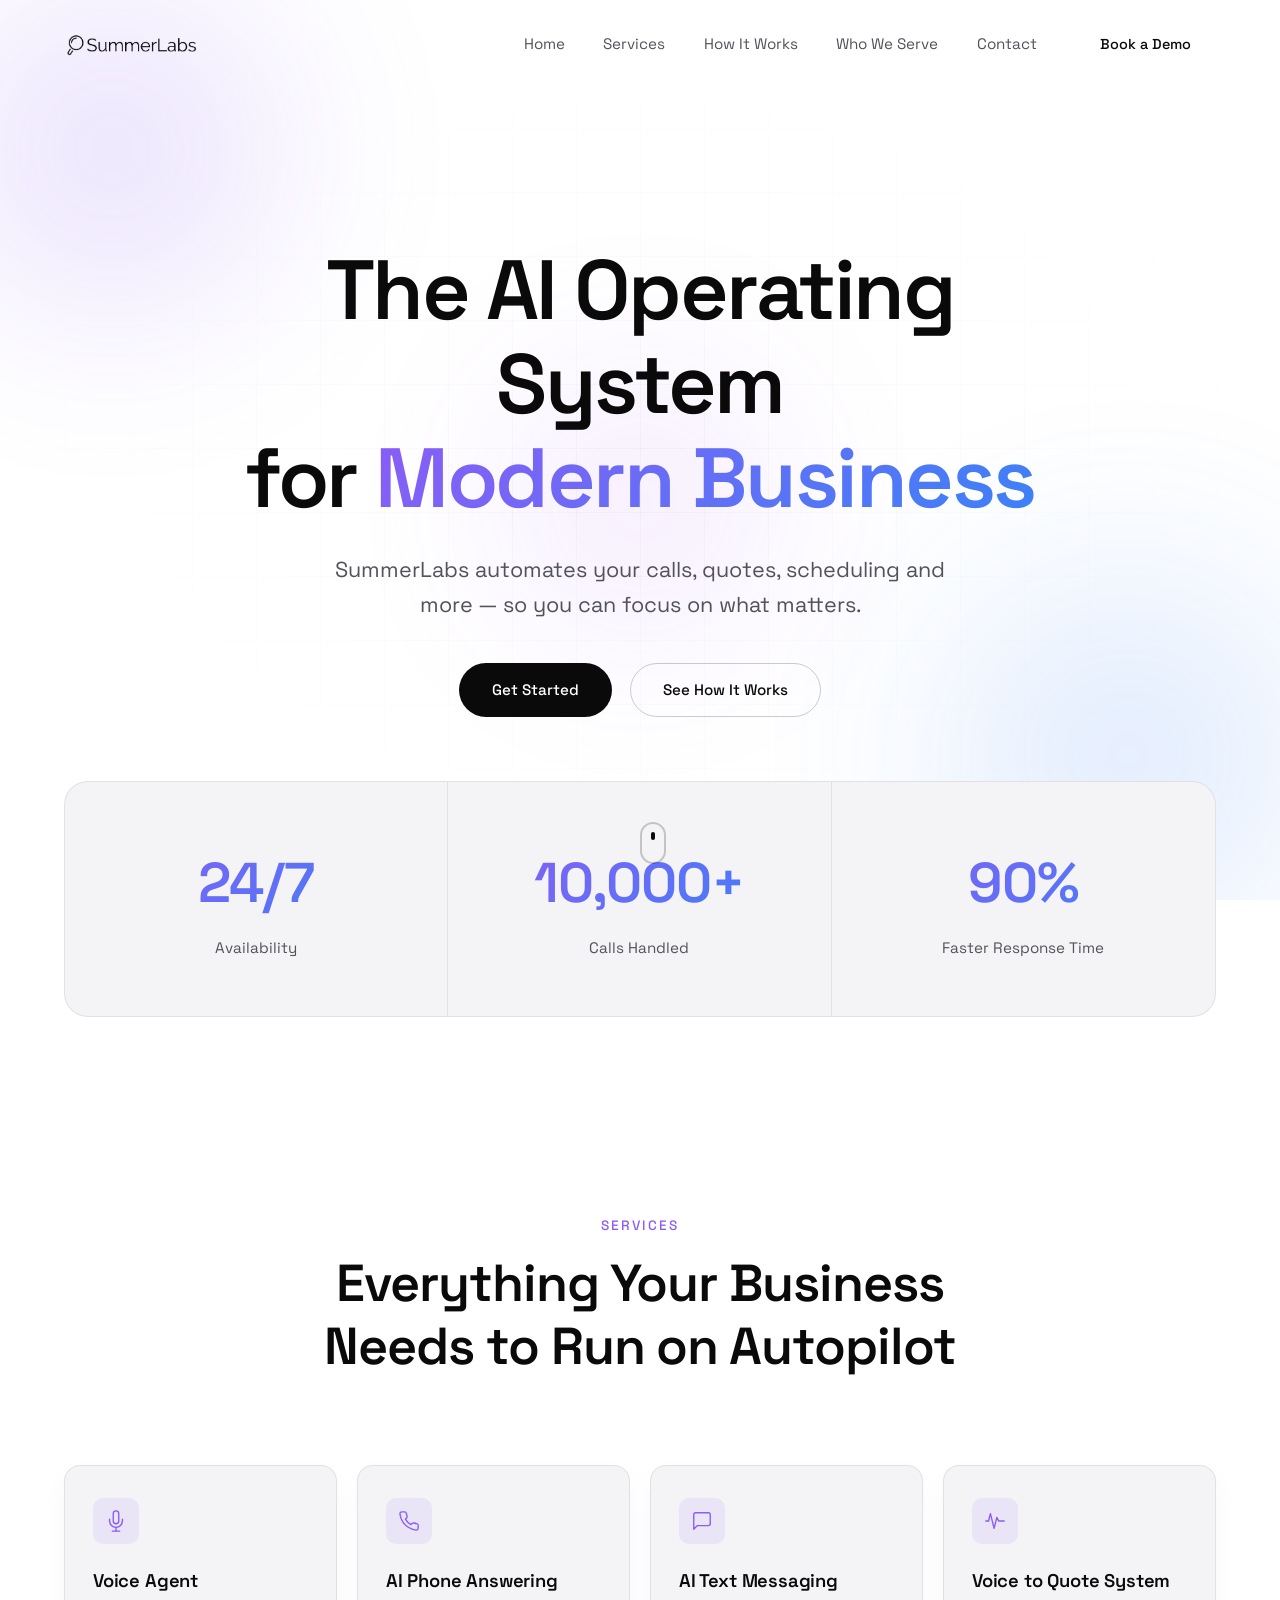
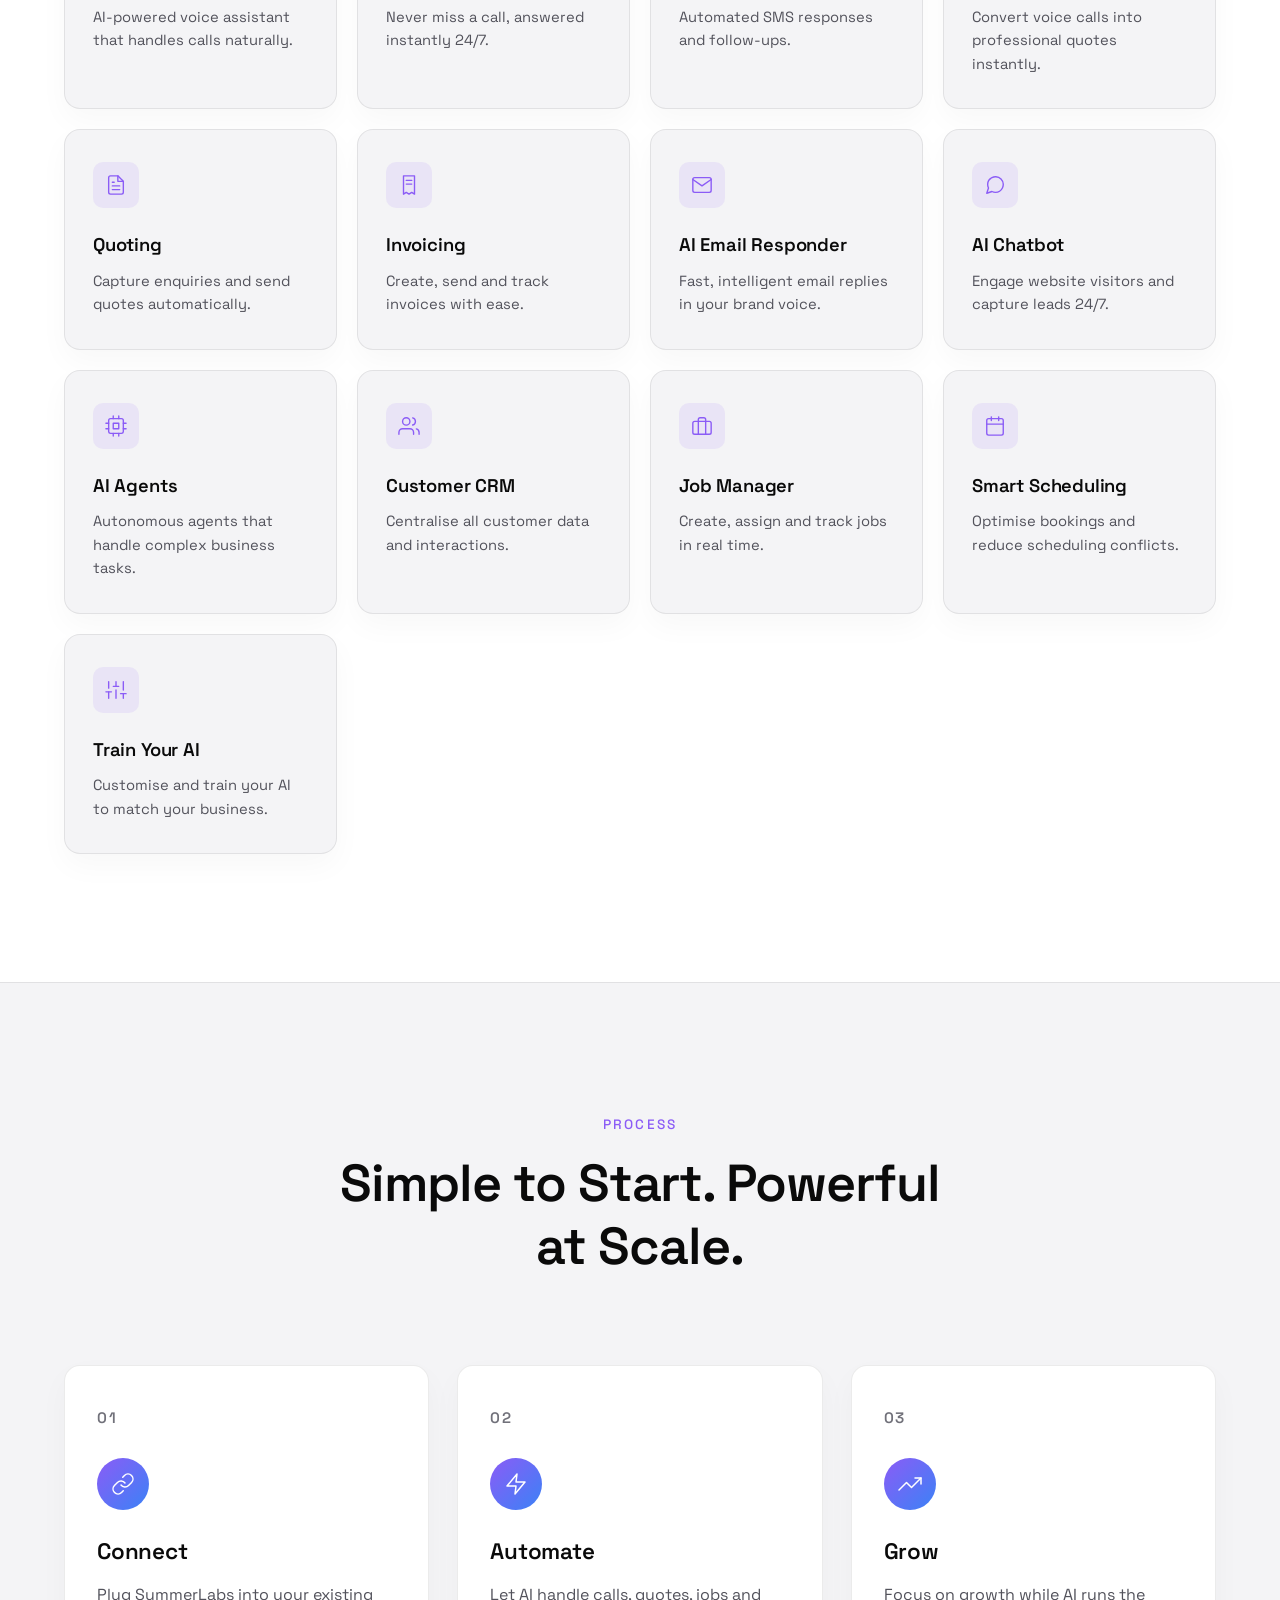
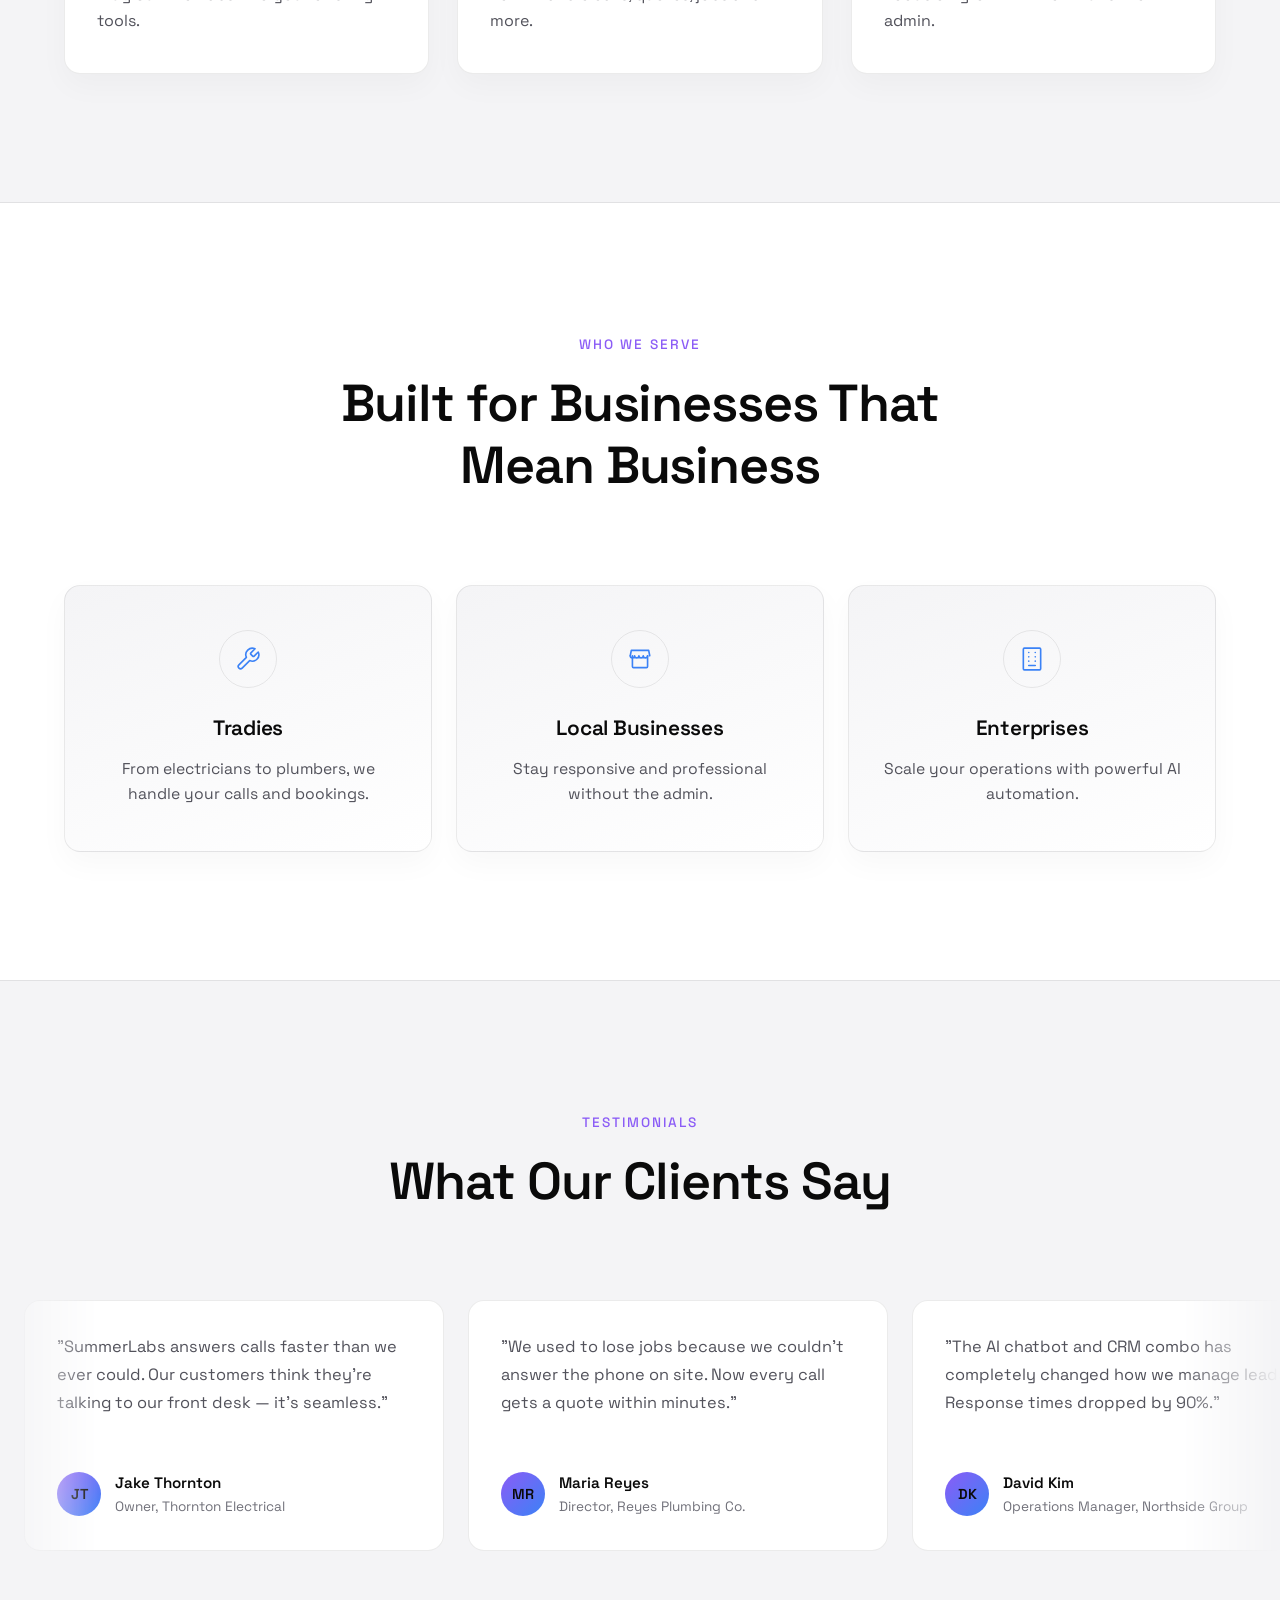
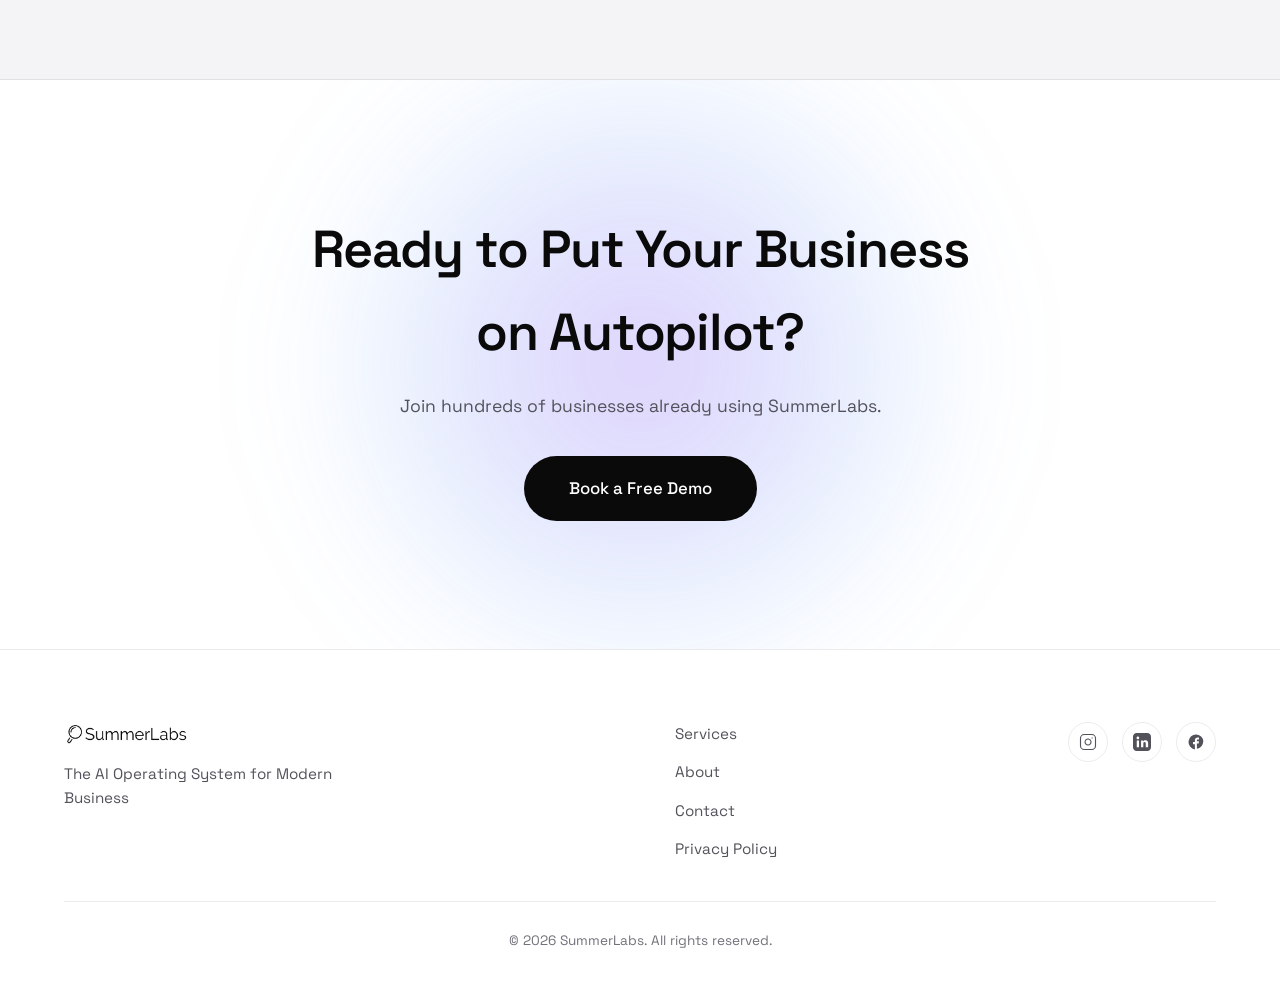
==== index.html @ ecd6cdf2 "Initial commit: SummerLabs landing page Dark-to-light cinematic scrolling site with hero parallax zo" ====
<!DOCTYPE html>
<html lang="en">
<head>
  <meta charset="UTF-8">
  <meta name="viewport" content="width=device-width, initial-scale=1.0">
  <title>SummerLabs — The AI Operating System for Modern Business</title>
  <meta name="description" content="SummerLabs automates your calls, quotes, scheduling and more — so you can focus on what matters.">

  <!-- Google Fonts -->
  <link rel="preconnect" href="https://fonts.googleapis.com">
  <link rel="preconnect" href="https://fonts.gstatic.com" crossorigin>
  <link href="https://fonts.googleapis.com/css2?family=Space+Grotesk:wght@300;400;500;600;700&display=swap" rel="stylesheet">

  <link rel="stylesheet" href="css/styles.css">
</head>
<body>

  <!-- ===================== NAVBAR ===================== -->
  <header class="navbar" id="navbar">
    <div class="navbar-container">
      <a href="#home" class="nav-logo" aria-label="SummerLabs home">
        <img src="assets/images/logo.png" alt="SummerLabs" class="logo-img" id="logo-img">
        <span class="logo-text" id="logo-text">SummerLabs</span>
      </a>

      <nav class="nav-links" id="nav-links">
        <a href="#home" class="nav-link">Home</a>
        <a href="#services" class="nav-link">Services</a>
        <a href="#how-it-works" class="nav-link">How It Works</a>
        <a href="#who-we-serve" class="nav-link">Who We Serve</a>
        <a href="#contact" class="nav-link">Contact</a>
        <a href="#contact" class="btn btn-cta nav-cta">Book a Demo</a>
      </nav>

      <button class="hamburger" id="hamburger" aria-label="Toggle menu" aria-expanded="false">
        <span></span>
        <span></span>
        <span></span>
      </button>
    </div>
  </header>

  <!-- ===================== HERO ===================== -->
  <section class="hero" id="home">
    <div class="hero-bg">
      <div class="glow-orb orb-purple"></div>
      <div class="glow-orb orb-blue"></div>
      <div class="glow-orb orb-violet"></div>
      <div class="hero-grid"></div>
    </div>

    <div class="hero-content">
      <h1 class="hero-title">
        <span class="reveal-line">The AI Operating System</span>
        <span class="reveal-line">for <span class="text-gradient">Modern Business</span></span>
      </h1>
      <p class="hero-subtitle reveal-fade">
        SummerLabs automates your calls, quotes, scheduling and more — so you can focus on what matters.
      </p>
      <div class="hero-buttons reveal-fade">
        <a href="#contact" class="btn btn-primary">Get Started</a>
        <a href="#how-it-works" class="btn btn-outline">See How It Works</a>
      </div>
    </div>

    <div class="scroll-indicator">
      <span></span>
    </div>
  </section>

  <!-- ===================== STATS BAR ===================== -->
  <section class="stats">
    <div class="stats-container">
      <div class="stat-card animate-on-scroll">
        <div class="stat-number" data-target="24" data-suffix="/7">0</div>
        <div class="stat-label">Availability</div>
      </div>
      <div class="stat-card animate-on-scroll">
        <div class="stat-number" data-target="10000" data-suffix="+">0</div>
        <div class="stat-label">Calls Handled</div>
      </div>
      <div class="stat-card animate-on-scroll">
        <div class="stat-number" data-target="90" data-suffix="%">0</div>
        <div class="stat-label">Faster Response Time</div>
      </div>
    </div>
  </section>

  <!-- ===================== SERVICES ===================== -->
  <section class="services" id="services">
    <div class="section-header animate-on-scroll">
      <span class="section-tag">Services</span>
      <h2 class="section-title">Everything Your Business Needs to Run on Autopilot</h2>
    </div>

    <div class="services-grid">

      <div class="service-card animate-on-scroll">
        <div class="service-icon">
          <svg viewBox="0 0 24 24" fill="none" stroke="currentColor" stroke-width="1.5" stroke-linecap="round" stroke-linejoin="round"><path d="M12 1a3 3 0 0 0-3 3v8a3 3 0 0 0 6 0V4a3 3 0 0 0-3-3z"/><path d="M19 10v2a7 7 0 0 1-14 0v-2"/><line x1="12" y1="19" x2="12" y2="23"/><line x1="8" y1="23" x2="16" y2="23"/></svg>
        </div>
        <h3 class="service-title">Voice Agent</h3>
        <p class="service-desc">AI-powered voice assistant that handles calls naturally.</p>
      </div>

      <div class="service-card animate-on-scroll">
        <div class="service-icon">
          <svg viewBox="0 0 24 24" fill="none" stroke="currentColor" stroke-width="1.5" stroke-linecap="round" stroke-linejoin="round"><path d="M22 16.92v3a2 2 0 0 1-2.18 2 19.79 19.79 0 0 1-8.63-3.07 19.5 19.5 0 0 1-6-6 19.79 19.79 0 0 1-3.07-8.67A2 2 0 0 1 4.11 2h3a2 2 0 0 1 2 1.72 12.84 12.84 0 0 0 .7 2.81 2 2 0 0 1-.45 2.11L8.09 9.91a16 16 0 0 0 6 6l1.27-1.27a2 2 0 0 1 2.11-.45 12.84 12.84 0 0 0 2.81.7A2 2 0 0 1 22 16.92z"/></svg>
        </div>
        <h3 class="service-title">AI Phone Answering</h3>
        <p class="service-desc">Never miss a call, answered instantly 24/7.</p>
      </div>

      <div class="service-card animate-on-scroll">
        <div class="service-icon">
          <svg viewBox="0 0 24 24" fill="none" stroke="currentColor" stroke-width="1.5" stroke-linecap="round" stroke-linejoin="round"><path d="M21 15a2 2 0 0 1-2 2H7l-4 4V5a2 2 0 0 1 2-2h14a2 2 0 0 1 2 2z"/></svg>
        </div>
        <h3 class="service-title">AI Text Messaging</h3>
        <p class="service-desc">Automated SMS responses and follow-ups.</p>
      </div>

      <div class="service-card animate-on-scroll">
        <div class="service-icon">
          <svg viewBox="0 0 24 24" fill="none" stroke="currentColor" stroke-width="1.5" stroke-linecap="round" stroke-linejoin="round"><path d="M2 12h3l2-8 4 16 3-12 2 4h6"/></svg>
        </div>
        <h3 class="service-title">Voice to Quote System</h3>
        <p class="service-desc">Convert voice calls into professional quotes instantly.</p>
      </div>

      <div class="service-card animate-on-scroll">
        <div class="service-icon">
          <svg viewBox="0 0 24 24" fill="none" stroke="currentColor" stroke-width="1.5" stroke-linecap="round" stroke-linejoin="round"><path d="M14 2H6a2 2 0 0 0-2 2v16a2 2 0 0 0 2 2h12a2 2 0 0 0 2-2V8z"/><polyline points="14 2 14 8 20 8"/><line x1="8" y1="13" x2="16" y2="13"/><line x1="8" y1="17" x2="16" y2="17"/><line x1="8" y1="9" x2="10" y2="9"/></svg>
        </div>
        <h3 class="service-title">Quoting</h3>
        <p class="service-desc">Capture enquiries and send quotes automatically.</p>
      </div>

      <div class="service-card animate-on-scroll">
        <div class="service-icon">
          <svg viewBox="0 0 24 24" fill="none" stroke="currentColor" stroke-width="1.5" stroke-linecap="round" stroke-linejoin="round"><path d="M6 2h12v20l-3-2-3 2-3-2-3 2z"/><line x1="9" y1="7" x2="15" y2="7"/><line x1="9" y1="11" x2="15" y2="11"/></svg>
        </div>
        <h3 class="service-title">Invoicing</h3>
        <p class="service-desc">Create, send and track invoices with ease.</p>
      </div>

      <div class="service-card animate-on-scroll">
        <div class="service-icon">
          <svg viewBox="0 0 24 24" fill="none" stroke="currentColor" stroke-width="1.5" stroke-linecap="round" stroke-linejoin="round"><path d="M4 4h16a2 2 0 0 1 2 2v12a2 2 0 0 1-2 2H4a2 2 0 0 1-2-2V6a2 2 0 0 1 2-2z"/><polyline points="22,6 12,13 2,6"/></svg>
        </div>
        <h3 class="service-title">AI Email Responder</h3>
        <p class="service-desc">Fast, intelligent email replies in your brand voice.</p>
      </div>

      <div class="service-card animate-on-scroll">
        <div class="service-icon">
          <svg viewBox="0 0 24 24" fill="none" stroke="currentColor" stroke-width="1.5" stroke-linecap="round" stroke-linejoin="round"><path d="M21 11.5a8.38 8.38 0 0 1-.9 3.8 8.5 8.5 0 0 1-7.6 4.7 8.38 8.38 0 0 1-3.8-.9L3 21l1.9-5.7a8.38 8.38 0 0 1-.9-3.8 8.5 8.5 0 0 1 4.7-7.6 8.38 8.38 0 0 1 3.8-.9h.5a8.48 8.48 0 0 1 8 8z"/></svg>
        </div>
        <h3 class="service-title">AI Chatbot</h3>
        <p class="service-desc">Engage website visitors and capture leads 24/7.</p>
      </div>

      <div class="service-card animate-on-scroll">
        <div class="service-icon">
          <svg viewBox="0 0 24 24" fill="none" stroke="currentColor" stroke-width="1.5" stroke-linecap="round" stroke-linejoin="round"><rect x="4" y="4" width="16" height="16" rx="2"/><rect x="9" y="9" width="6" height="6"/><line x1="9" y1="1" x2="9" y2="4"/><line x1="15" y1="1" x2="15" y2="4"/><line x1="9" y1="20" x2="9" y2="23"/><line x1="15" y1="20" x2="15" y2="23"/><line x1="1" y1="9" x2="4" y2="9"/><line x1="1" y1="15" x2="4" y2="15"/><line x1="20" y1="9" x2="23" y2="9"/><line x1="20" y1="15" x2="23" y2="15"/></svg>
        </div>
        <h3 class="service-title">AI Agents</h3>
        <p class="service-desc">Autonomous agents that handle complex business tasks.</p>
      </div>

      <div class="service-card animate-on-scroll">
        <div class="service-icon">
          <svg viewBox="0 0 24 24" fill="none" stroke="currentColor" stroke-width="1.5" stroke-linecap="round" stroke-linejoin="round"><path d="M17 21v-2a4 4 0 0 0-4-4H5a4 4 0 0 0-4 4v2"/><circle cx="9" cy="7" r="4"/><path d="M23 21v-2a4 4 0 0 0-3-3.87"/><path d="M16 3.13a4 4 0 0 1 0 7.75"/></svg>
        </div>
        <h3 class="service-title">Customer CRM</h3>
        <p class="service-desc">Centralise all customer data and interactions.</p>
      </div>

      <div class="service-card animate-on-scroll">
        <div class="service-icon">
          <svg viewBox="0 0 24 24" fill="none" stroke="currentColor" stroke-width="1.5" stroke-linecap="round" stroke-linejoin="round"><rect x="2" y="7" width="20" height="14" rx="2"/><path d="M16 21V5a2 2 0 0 0-2-2h-4a2 2 0 0 0-2 2v16"/></svg>
        </div>
        <h3 class="service-title">Job Manager</h3>
        <p class="service-desc">Create, assign and track jobs in real time.</p>
      </div>

      <div class="service-card animate-on-scroll">
        <div class="service-icon">
          <svg viewBox="0 0 24 24" fill="none" stroke="currentColor" stroke-width="1.5" stroke-linecap="round" stroke-linejoin="round"><rect x="3" y="4" width="18" height="18" rx="2"/><line x1="16" y1="2" x2="16" y2="6"/><line x1="8" y1="2" x2="8" y2="6"/><line x1="3" y1="10" x2="21" y2="10"/></svg>
        </div>
        <h3 class="service-title">Smart Scheduling</h3>
        <p class="service-desc">Optimise bookings and reduce scheduling conflicts.</p>
      </div>

      <div class="service-card animate-on-scroll">
        <div class="service-icon">
          <svg viewBox="0 0 24 24" fill="none" stroke="currentColor" stroke-width="1.5" stroke-linecap="round" stroke-linejoin="round"><line x1="4" y1="21" x2="4" y2="14"/><line x1="4" y1="10" x2="4" y2="3"/><line x1="12" y1="21" x2="12" y2="12"/><line x1="12" y1="8" x2="12" y2="3"/><line x1="20" y1="21" x2="20" y2="16"/><line x1="20" y1="12" x2="20" y2="3"/><line x1="1" y1="14" x2="7" y2="14"/><line x1="9" y1="8" x2="15" y2="8"/><line x1="17" y1="16" x2="23" y2="16"/></svg>
        </div>
        <h3 class="service-title">Train Your AI</h3>
        <p class="service-desc">Customise and train your AI to match your business.</p>
      </div>

    </div>
  </section>

  <!-- ===================== HOW IT WORKS ===================== -->
  <section class="how-it-works" id="how-it-works">
    <div class="section-header animate-on-scroll">
      <span class="section-tag">Process</span>
      <h2 class="section-title">Simple to Start. Powerful at Scale.</h2>
    </div>

    <div class="steps-container">
      <div class="step-card animate-on-scroll">
        <div class="step-number">01</div>
        <div class="step-icon">
          <svg viewBox="0 0 24 24" fill="none" stroke="currentColor" stroke-width="1.5" stroke-linecap="round" stroke-linejoin="round"><path d="M10 13a5 5 0 0 0 7.54.54l3-3a5 5 0 0 0-7.07-7.07l-1.72 1.71"/><path d="M14 11a5 5 0 0 0-7.54-.54l-3 3a5 5 0 0 0 7.07 7.07l1.71-1.71"/></svg>
        </div>
        <h3 class="step-title">Connect</h3>
        <p class="step-desc">Plug SummerLabs into your existing tools.</p>
      </div>

      <div class="step-card animate-on-scroll">
        <div class="step-number">02</div>
        <div class="step-icon">
          <svg viewBox="0 0 24 24" fill="none" stroke="currentColor" stroke-width="1.5" stroke-linecap="round" stroke-linejoin="round"><polygon points="13 2 3 14 12 14 11 22 21 10 12 10 13 2"/></svg>
        </div>
        <h3 class="step-title">Automate</h3>
        <p class="step-desc">Let AI handle calls, quotes, jobs and more.</p>
      </div>

      <div class="step-card animate-on-scroll">
        <div class="step-number">03</div>
        <div class="step-icon">
          <svg viewBox="0 0 24 24" fill="none" stroke="currentColor" stroke-width="1.5" stroke-linecap="round" stroke-linejoin="round"><polyline points="23 6 13.5 15.5 8.5 10.5 1 18"/><polyline points="17 6 23 6 23 12"/></svg>
        </div>
        <h3 class="step-title">Grow</h3>
        <p class="step-desc">Focus on growth while AI runs the admin.</p>
      </div>
    </div>
  </section>

  <!-- ===================== WHO WE SERVE ===================== -->
  <section class="who-we-serve" id="who-we-serve">
    <div class="section-header animate-on-scroll">
      <span class="section-tag">Who We Serve</span>
      <h2 class="section-title">Built for Businesses That Mean Business</h2>
    </div>

    <div class="audience-grid">
      <div class="audience-card animate-on-scroll">
        <div class="audience-icon">
          <svg viewBox="0 0 24 24" fill="none" stroke="currentColor" stroke-width="1.5" stroke-linecap="round" stroke-linejoin="round"><path d="M14.7 6.3a1 1 0 0 0 0 1.4l1.6 1.6a1 1 0 0 0 1.4 0l3.77-3.77a6 6 0 0 1-7.94 7.94l-6.91 6.91a2.12 2.12 0 0 1-3-3l6.91-6.91a6 6 0 0 1 7.94-7.94z"/></svg>
        </div>
        <h3 class="audience-title">Tradies</h3>
        <p class="audience-desc">From electricians to plumbers, we handle your calls and bookings.</p>
      </div>

      <div class="audience-card animate-on-scroll">
        <div class="audience-icon">
          <svg viewBox="0 0 24 24" fill="none" stroke="currentColor" stroke-width="1.5" stroke-linecap="round" stroke-linejoin="round"><path d="M3 9l1-5h16l1 5"/><path d="M3 9a2 2 0 0 0 4 0 2 2 0 0 0 4 0 2 2 0 0 0 4 0 2 2 0 0 0 4 0"/><path d="M5 9v10a1 1 0 0 0 1 1h12a1 1 0 0 0 1-1V9"/></svg>
        </div>
        <h3 class="audience-title">Local Businesses</h3>
        <p class="audience-desc">Stay responsive and professional without the admin.</p>
      </div>

      <div class="audience-card animate-on-scroll">
        <div class="audience-icon">
          <svg viewBox="0 0 24 24" fill="none" stroke="currentColor" stroke-width="1.5" stroke-linecap="round" stroke-linejoin="round"><rect x="4" y="2" width="16" height="20" rx="1"/><line x1="9" y1="6" x2="9" y2="6.01"/><line x1="15" y1="6" x2="15" y2="6.01"/><line x1="9" y1="10" x2="9" y2="10.01"/><line x1="15" y1="10" x2="15" y2="10.01"/><line x1="9" y1="14" x2="9" y2="14.01"/><line x1="15" y1="14" x2="15" y2="14.01"/><line x1="9" y1="18" x2="15" y2="18"/></svg>
        </div>
        <h3 class="audience-title">Enterprises</h3>
        <p class="audience-desc">Scale your operations with powerful AI automation.</p>
      </div>
    </div>
  </section>

  <!-- ===================== TESTIMONIALS ===================== -->
  <section class="testimonials">
    <div class="section-header animate-on-scroll">
      <span class="section-tag">Testimonials</span>
      <h2 class="section-title">What Our Clients Say</h2>
    </div>

    <div class="testimonial-viewport">
      <div class="testimonial-track" id="testimonial-track">

        <div class="testimonial-card">
          <p class="testimonial-text">"SummerLabs answers calls faster than we ever could. Our customers think they're talking to our front desk — it's seamless."</p>
          <div class="testimonial-author">
            <div class="author-avatar">JT</div>
            <div>
              <div class="author-name">Jake Thornton</div>
              <div class="author-role">Owner, Thornton Electrical</div>
            </div>
          </div>
        </div>

        <div class="testimonial-card">
          <p class="testimonial-text">"We used to lose jobs because we couldn't answer the phone on site. Now every call gets a quote within minutes."</p>
          <div class="testimonial-author">
            <div class="author-avatar">MR</div>
            <div>
              <div class="author-name">Maria Reyes</div>
              <div class="author-role">Director, Reyes Plumbing Co.</div>
            </div>
          </div>
        </div>

        <div class="testimonial-card">
          <p class="testimonial-text">"The AI chatbot and CRM combo has completely changed how we manage leads. Response times dropped by 90%."</p>
          <div class="testimonial-author">
            <div class="author-avatar">DK</div>
            <div>
              <div class="author-name">David Kim</div>
              <div class="author-role">Operations Manager, Northside Group</div>
            </div>
          </div>
        </div>

        <!-- Duplicate set for seamless infinite scroll -->
        <div class="testimonial-card" aria-hidden="true">
          <p class="testimonial-text">"SummerLabs answers calls faster than we ever could. Our customers think they're talking to our front desk — it's seamless."</p>
          <div class="testimonial-author">
            <div class="author-avatar">JT</div>
            <div>
              <div class="author-name">Jake Thornton</div>
              <div class="author-role">Owner, Thornton Electrical</div>
            </div>
          </div>
        </div>

        <div class="testimonial-card" aria-hidden="true">
          <p class="testimonial-text">"We used to lose jobs because we couldn't answer the phone on site. Now every call gets a quote within minutes."</p>
          <div class="testimonial-author">
            <div class="author-avatar">MR</div>
            <div>
              <div class="author-name">Maria Reyes</div>
              <div class="author-role">Director, Reyes Plumbing Co.</div>
            </div>
          </div>
        </div>

        <div class="testimonial-card" aria-hidden="true">
          <p class="testimonial-text">"The AI chatbot and CRM combo has completely changed how we manage leads. Response times dropped by 90%."</p>
          <div class="testimonial-author">
            <div class="author-avatar">DK</div>
            <div>
              <div class="author-name">David Kim</div>
              <div class="author-role">Operations Manager, Northside Group</div>
            </div>
          </div>
        </div>

      </div>
    </div>
  </section>

  <!-- ===================== CTA SECTION ===================== -->
  <section class="cta-section" id="contact">
    <div class="cta-glow"></div>
    <div class="cta-content animate-on-scroll">
      <h2 class="cta-title">Ready to Put Your Business on Autopilot?</h2>
      <p class="cta-subtitle">Join hundreds of businesses already using SummerLabs.</p>
      <a href="#contact" class="btn btn-primary btn-large">Book a Free Demo</a>
    </div>
  </section>

  <!-- ===================== FOOTER ===================== -->
  <footer class="footer">
    <div class="footer-container">
      <div class="footer-brand">
        <a href="#home" class="footer-logo" aria-label="SummerLabs home">
          <img src="assets/images/logo.png" alt="SummerLabs" class="logo-img" id="footer-logo-img">
          <span class="logo-text" id="footer-logo-text">SummerLabs</span>
        </a>
        <p class="footer-tagline">The AI Operating System for Modern Business</p>
      </div>

      <div class="footer-links">
        <a href="#services">Services</a>
        <a href="#how-it-works">About</a>
        <a href="#contact">Contact</a>
        <a href="#">Privacy Policy</a>
      </div>

      <div class="footer-social">
        <a href="#" class="social-icon" aria-label="Instagram">
          <svg viewBox="0 0 24 24" fill="none" stroke="currentColor" stroke-width="1.5" stroke-linecap="round" stroke-linejoin="round"><rect x="2" y="2" width="20" height="20" rx="5"/><path d="M16 11.37A4 4 0 1 1 12.63 8 4 4 0 0 1 16 11.37z"/><line x1="17.5" y1="6.5" x2="17.51" y2="6.5"/></svg>
        </a>
        <a href="#" class="social-icon" aria-label="LinkedIn">
          <svg viewBox="0 0 24 24" fill="currentColor" stroke="none"><path d="M19 0h-14c-2.76 0-5 2.24-5 5v14c0 2.76 2.24 5 5 5h14c2.76 0 5-2.24 5-5v-14c0-2.76-2.24-5-5-5zM8 19h-3v-9h3v9zM6.5 8.25c-0.97 0-1.75-0.79-1.75-1.75s0.78-1.75 1.75-1.75 1.75 0.79 1.75 1.75-0.78 1.75-1.75 1.75zM20 19h-3v-4.5c0-1.07-0.02-2.45-1.5-2.45-1.5 0-1.73 1.17-1.73 2.38v4.57h-3v-9h2.88v1.23h0.04c0.4-0.76 1.39-1.56 2.86-1.56 3.06 0 3.63 2.02 3.63 4.64v4.69z"/></svg>
        </a>
        <a href="#" class="social-icon" aria-label="Facebook">
          <svg viewBox="0 0 24 24" fill="currentColor" stroke="none"><path d="M22 12a10 10 0 1 0-11.5 9.87v-6.99h-2.5v-2.88h2.5v-2.2c0-2.47 1.49-3.83 3.77-3.83 0.74 0 1.5 0.06 1.7 0.08v2.59h-1.43c-1.13 0-1.34 0.54-1.34 1.32v1.04h2.7l-0.35 2.88h-2.35v6.99a10 10 0 0 0 8.5-9.87z"/></svg>
        </a>
      </div>
    </div>

    <div class="footer-bottom">
      <p>&copy; 2026 SummerLabs. All rights reserved.</p>
    </div>
  </footer>

  <script src="js/main.js"></script>
</body>
</html>
---- css/styles.css ----
/* =========================================================
   SummerLabs — Stylesheet
   Dark, cinematic, scroll-animated landing page
   ========================================================= */

/* -----------------------------------------------------------
   1. Reset & Variables
----------------------------------------------------------- */
*,
*::before,
*::after {
  margin: 0;
  padding: 0;
  box-sizing: border-box;
}

:root {
  /* Colors */
  --bg: #ffffff;
  --bg-elevated: #f4f4f6;
  --bg-card: #14141700;
  --border-color: rgba(0, 0, 0, 0.08);
  --border-color-hover: rgba(0, 0, 0, 0.18);
  --text-primary: #0a0a0a;
  --text-secondary: #52525b;
  --text-muted: #71717a;

  --accent-purple: #8b5cf6;
  --accent-blue: #3b82f6;
  --accent-violet: #a855f7;

  --gradient-primary: linear-gradient(135deg, var(--accent-purple), var(--accent-blue));

  /* Layout */
  --container-width: 1280px;
  --container-padding: clamp(20px, 5vw, 80px);
  --section-padding: clamp(80px, 10vw, 140px);
  --radius-sm: 10px;
  --radius-md: 16px;
  --radius-lg: 24px;

  /* Motion */
  --transition-fast: 0.2s ease;
  --transition-medium: 0.4s cubic-bezier(0.16, 1, 0.3, 1);
  --transition-slow: 0.8s cubic-bezier(0.16, 1, 0.3, 1);
}

html {
  scroll-behavior: smooth;
}

body {
  font-family: 'Space Grotesk', sans-serif;
  background-color: var(--bg);
  color: var(--text-primary);
  line-height: 1.6;
  overflow-x: hidden;
  -webkit-font-smoothing: antialiased;
}

img {
  max-width: 100%;
  display: block;
}

a {
  text-decoration: none;
  color: inherit;
}

ul {
  list-style: none;
}

section {
  position: relative;
}

/* -----------------------------------------------------------
   2. Utility Classes
----------------------------------------------------------- */
.text-gradient {
  background: var(--gradient-primary);
  -webkit-background-clip: text;
  background-clip: text;
  -webkit-text-fill-color: transparent;
  color: transparent;
}

.section-header {
  text-align: center;
  max-width: 760px;
  margin: 0 auto clamp(48px, 7vw, 88px);
  padding: 0 var(--container-padding);
}

.section-tag {
  display: inline-block;
  font-size: 0.85rem;
  font-weight: 500;
  letter-spacing: 0.15em;
  text-transform: uppercase;
  color: var(--accent-purple);
  margin-bottom: 16px;
}

.section-title {
  font-size: clamp(2rem, 4.5vw, 3.25rem);
  font-weight: 600;
  line-height: 1.2;
  letter-spacing: -0.02em;
}

/* Buttons */
.btn {
  display: inline-flex;
  align-items: center;
  justify-content: center;
  gap: 8px;
  padding: 14px 32px;
  border-radius: 999px;
  font-family: inherit;
  font-size: 0.95rem;
  font-weight: 500;
  cursor: pointer;
  border: 1px solid transparent;
  transition: transform var(--transition-fast), box-shadow var(--transition-fast),
    background-color var(--transition-fast), color var(--transition-fast),
    border-color var(--transition-fast);
  white-space: nowrap;
}

.btn-primary {
  background-color: #0a0a0a;
  color: #ffffff;
}

.btn-primary:hover {
  transform: translateY(-2px);
  box-shadow: 0 10px 30px rgba(0, 0, 0, 0.15);
}

.btn-outline {
  background-color: transparent;
  color: var(--text-primary);
  border-color: rgba(0, 0, 0, 0.2);
}

.btn-outline:hover {
  background-color: rgba(0, 0, 0, 0.05);
  border-color: rgba(0, 0, 0, 0.35);
  transform: translateY(-2px);
}

.btn-large {
  padding: 18px 44px;
  font-size: 1.05rem;
}

/* Scroll-reveal base state (Intersection Observer toggles .visible) */
.animate-on-scroll {
  opacity: 0;
  translate: 0 48px;
  scale: 0.92;
  transition: opacity 0.8s cubic-bezier(0.16, 1, 0.3, 1),
    translate 0.8s cubic-bezier(0.16, 1, 0.3, 1),
    scale 0.8s cubic-bezier(0.16, 1, 0.3, 1);
}

.animate-on-scroll.visible {
  opacity: 1;
  translate: 0 0;
  scale: 1;
}

/* -----------------------------------------------------------
   3. Navbar
----------------------------------------------------------- */
.navbar {
  position: fixed;
  top: 0;
  left: 0;
  width: 100%;
  z-index: 1000;
  padding: 22px 0;
  background-color: transparent;
  border-bottom: 1px solid transparent;
  transition: background-color var(--transition-medium), border-color var(--transition-medium),
    padding var(--transition-medium);
}

.navbar.scrolled {
  padding: 14px 0;
  background-color: rgba(255, 255, 255, 0.75);
  border-bottom: 1px solid var(--border-color);
  -webkit-backdrop-filter: blur(16px);
  backdrop-filter: blur(16px);
}

.navbar-container {
  max-width: var(--container-width);
  margin: 0 auto;
  padding: 0 var(--container-padding);
  display: flex;
  align-items: center;
  justify-content: space-between;
  gap: 24px;
}

.nav-logo {
  display: flex;
  align-items: center;
  gap: 10px;
  flex-shrink: 0;
}

.nav-logo .logo-img {
  height: 26px;
  width: auto;
}

.logo-text {
  display: none;
  font-size: 1.25rem;
  font-weight: 600;
  letter-spacing: -0.01em;
  color: var(--text-primary);
}

/* If the logo image fails to load, JS adds .logo-fallback to <body> */
.logo-fallback .logo-img {
  display: none;
}

.logo-fallback .logo-text {
  display: block;
}

.nav-links {
  display: flex;
  align-items: center;
  gap: clamp(20px, 3vw, 40px);
}

.nav-link {
  font-size: 0.95rem;
  font-weight: 400;
  color: var(--text-secondary);
  transition: color var(--transition-fast);
  position: relative;
}

.nav-link:hover {
  color: var(--text-primary);
}

.nav-cta {
  padding: 10px 24px;
  font-size: 0.9rem;
}

.hamburger {
  display: none;
  flex-direction: column;
  justify-content: center;
  gap: 5px;
  width: 28px;
  height: 28px;
  background: none;
  border: none;
  cursor: pointer;
  z-index: 1100;
  padding: 0;
}

.hamburger span {
  display: block;
  width: 100%;
  height: 2px;
  background-color: var(--text-primary);
  border-radius: 2px;
  transition: transform var(--transition-fast), opacity var(--transition-fast);
}

.hamburger.active span:nth-child(1) {
  transform: translateY(7px) rotate(45deg);
}

.hamburger.active span:nth-child(2) {
  opacity: 0;
}

.hamburger.active span:nth-child(3) {
  transform: translateY(-7px) rotate(-45deg);
}

/* -----------------------------------------------------------
   4. Hero Section
----------------------------------------------------------- */
.hero {
  position: relative;
  min-height: 100vh;
  display: flex;
  flex-direction: column;
  align-items: center;
  justify-content: center;
  text-align: center;
  overflow: hidden;
  padding: 120px var(--container-padding) 60px;
}

.hero-bg {
  position: absolute;
  inset: 0;
  z-index: 0;
  overflow: hidden;
}

.glow-orb {
  position: absolute;
  border-radius: 50%;
  filter: blur(90px);
  opacity: 0.45;
  will-change: transform;
}

.orb-purple {
  width: 480px;
  height: 480px;
  background: radial-gradient(circle, rgba(139, 92, 246, 0.55), transparent 70%);
  top: -10%;
  left: -10%;
  animation: float-orb-1 22s ease-in-out infinite;
}

.orb-blue {
  width: 560px;
  height: 560px;
  background: radial-gradient(circle, rgba(59, 130, 246, 0.45), transparent 70%);
  bottom: -15%;
  right: -10%;
  animation: float-orb-2 26s ease-in-out infinite;
}

.orb-violet {
  width: 380px;
  height: 380px;
  background: radial-gradient(circle, rgba(168, 85, 247, 0.4), transparent 70%);
  top: 35%;
  left: 50%;
  transform: translateX(-50%);
  animation: float-orb-3 20s ease-in-out infinite;
}

.hero-grid {
  position: absolute;
  inset: 0;
  background-image:
    linear-gradient(rgba(0, 0, 0, 0.045) 1px, transparent 1px),
    linear-gradient(90deg, rgba(0, 0, 0, 0.045) 1px, transparent 1px);
  background-size: 64px 64px;
  -webkit-mask-image: radial-gradient(ellipse at center, rgba(0, 0, 0, 0.6) 0%, transparent 70%);
  mask-image: radial-gradient(ellipse at center, rgba(0, 0, 0, 0.6) 0%, transparent 70%);
}

.hero-content {
  position: relative;
  z-index: 1;
  max-width: 880px;
  display: flex;
  flex-direction: column;
  align-items: center;
}

.hero-title {
  font-size: clamp(2.4rem, 7vw, 5.25rem);
  font-weight: 600;
  line-height: 1.12;
  letter-spacing: -0.03em;
  margin-bottom: 28px;
}

.hero-title .reveal-line {
  display: block;
  overflow: hidden;
}

.hero-title .reveal-line > * ,
.hero-title .reveal-line {
  animation: reveal-up 0.9s cubic-bezier(0.16, 1, 0.3, 1) both;
}

.hero-title .reveal-line:nth-child(1) {
  animation-delay: 0.1s;
}

.hero-title .reveal-line:nth-child(2) {
  animation-delay: 0.28s;
}

.hero-subtitle {
  font-size: clamp(1.05rem, 2vw, 1.35rem);
  color: var(--text-secondary);
  max-width: 620px;
  margin-bottom: 40px;
}

.hero-buttons {
  display: flex;
  gap: 18px;
  flex-wrap: wrap;
  justify-content: center;
}

/* Generic fade-in for hero subtitle/buttons, staggered after title */
.reveal-fade {
  opacity: 0;
  transform: translateY(24px);
  animation: fade-up 0.9s cubic-bezier(0.16, 1, 0.3, 1) forwards;
}

.hero-subtitle.reveal-fade {
  animation-delay: 0.5s;
}

.hero-buttons.reveal-fade {
  animation-delay: 0.68s;
}

/* Scroll indicator */
.scroll-indicator {
  position: absolute;
  bottom: 36px;
  left: 50%;
  transform: translateX(-50%);
  width: 26px;
  height: 42px;
  border: 2px solid rgba(0, 0, 0, 0.2);
  border-radius: 20px;
  z-index: 1;
  opacity: 0;
  animation: fade-up 0.9s cubic-bezier(0.16, 1, 0.3, 1) forwards;
  animation-delay: 1s;
}

.scroll-indicator span {
  position: absolute;
  top: 8px;
  left: 50%;
  transform: translateX(-50%);
  width: 4px;
  height: 8px;
  background-color: var(--text-primary);
  border-radius: 2px;
  animation: scroll-dot 2s ease infinite;
}

/* -----------------------------------------------------------
   5. Stats Bar
----------------------------------------------------------- */
.stats {
  padding: 0 var(--container-padding);
  margin-top: -1px;
}

.stats-container {
  max-width: var(--container-width);
  margin: 0 auto;
  background-color: var(--bg-elevated);
  border: 1px solid var(--border-color);
  border-radius: var(--radius-lg);
  display: grid;
  grid-template-columns: repeat(3, 1fr);
  transform: translateY(-50%);
  overflow: hidden;
}

.stat-card {
  padding: clamp(32px, 5vw, 56px) 24px;
  text-align: center;
  border-right: 1px solid var(--border-color);
}

.stat-card:last-child {
  border-right: none;
}

.stat-number {
  font-size: clamp(2.2rem, 5vw, 3.5rem);
  font-weight: 600;
  letter-spacing: -0.02em;
  background: var(--gradient-primary);
  -webkit-background-clip: text;
  background-clip: text;
  -webkit-text-fill-color: transparent;
  color: transparent;
  margin-bottom: 8px;
}

.stat-label {
  font-size: 0.95rem;
  color: var(--text-secondary);
}

/* -----------------------------------------------------------
   6. Services Section
----------------------------------------------------------- */
.services {
  padding: clamp(40px, 6vw, 80px) var(--container-padding) var(--section-padding);
}

.services-grid {
  max-width: var(--container-width);
  margin: 0 auto;
  display: grid;
  grid-template-columns: repeat(4, 1fr);
  gap: 20px;
}

.service-card {
  background-color: var(--bg-elevated);
  border: 1px solid var(--border-color);
  border-radius: var(--radius-md);
  padding: 32px 28px;
  box-shadow: 0 12px 30px rgba(0, 0, 0, 0.03);
  transition: border-color var(--transition-medium), transform var(--transition-medium),
    background-color var(--transition-medium), box-shadow var(--transition-medium);
}

.service-card:hover {
  border-color: var(--border-color-hover);
  background-color: #ececef;
  transform: translateY(-6px);
  box-shadow: 0 20px 40px rgba(0, 0, 0, 0.07);
}

/* Floating motion (paused until the card has revealed itself) */
.service-card.animate-on-scroll.visible,
.step-card.animate-on-scroll.visible,
.audience-card.animate-on-scroll.visible {
  animation: floaty 7s ease-in-out infinite;
  animation-delay: calc(var(--card-index, 0) * -0.7s);
}

.service-icon {
  width: 46px;
  height: 46px;
  display: flex;
  align-items: center;
  justify-content: center;
  border-radius: var(--radius-sm);
  background: rgba(139, 92, 246, 0.1);
  color: var(--accent-purple);
  margin-bottom: 22px;
  transition: background var(--transition-medium), color var(--transition-medium),
    transform var(--transition-medium);
}

.service-card:hover .service-icon {
  background: var(--gradient-primary);
  color: #ffffff;
  transform: scale(1.08);
}

.service-icon svg {
  width: 22px;
  height: 22px;
}

.service-title {
  font-size: 1.15rem;
  font-weight: 600;
  margin-bottom: 10px;
  letter-spacing: -0.01em;
}

.service-desc {
  font-size: 0.92rem;
  color: var(--text-secondary);
  line-height: 1.6;
}

/* Staggered reveal delays for service cards */
.services-grid .service-card.animate-on-scroll {
  transition-delay: calc(var(--card-index, 0) * 0.08s);
}

/* -----------------------------------------------------------
   7. How It Works
----------------------------------------------------------- */
.how-it-works {
  padding: var(--section-padding) var(--container-padding);
  background-color: var(--bg-elevated);
  border-top: 1px solid var(--border-color);
  border-bottom: 1px solid var(--border-color);
}

.steps-container {
  max-width: var(--container-width);
  margin: 0 auto;
  display: grid;
  grid-template-columns: repeat(3, 1fr);
  gap: 28px;
}

.step-card {
  position: relative;
  padding: 40px 32px;
  border: 1px solid var(--border-color);
  border-radius: var(--radius-md);
  background-color: var(--bg);
  box-shadow: 0 12px 30px rgba(0, 0, 0, 0.03);
  transition: transform var(--transition-medium), border-color var(--transition-medium),
    box-shadow var(--transition-medium);
}

.step-card:hover {
  transform: translateY(-6px);
  border-color: var(--border-color-hover);
  box-shadow: 0 20px 40px rgba(0, 0, 0, 0.07);
}

.step-number {
  font-size: 0.95rem;
  font-weight: 600;
  color: var(--text-muted);
  letter-spacing: 0.1em;
  margin-bottom: 28px;
}

.step-icon {
  width: 52px;
  height: 52px;
  display: flex;
  align-items: center;
  justify-content: center;
  border-radius: 50%;
  background: var(--gradient-primary);
  color: #ffffff;
  margin-bottom: 24px;
}

.step-icon svg {
  width: 24px;
  height: 24px;
}

.step-title {
  font-size: 1.4rem;
  font-weight: 600;
  margin-bottom: 12px;
  letter-spacing: -0.01em;
}

.step-desc {
  font-size: 1rem;
  color: var(--text-secondary);
}

.steps-container .step-card.animate-on-scroll {
  transition-delay: calc(var(--card-index, 0) * 0.12s);
}

/* -----------------------------------------------------------
   8. Who We Serve
----------------------------------------------------------- */
.who-we-serve {
  padding: var(--section-padding) var(--container-padding);
}

.audience-grid {
  max-width: var(--container-width);
  margin: 0 auto;
  display: grid;
  grid-template-columns: repeat(3, 1fr);
  gap: 24px;
}

.audience-card {
  padding: 44px 32px;
  text-align: center;
  border: 1px solid var(--border-color);
  border-radius: var(--radius-md);
  background: linear-gradient(160deg, var(--bg-elevated), var(--bg));
  box-shadow: 0 12px 30px rgba(0, 0, 0, 0.03);
  transition: transform var(--transition-medium), border-color var(--transition-medium),
    box-shadow var(--transition-medium);
}

.audience-card:hover {
  transform: translateY(-6px);
  border-color: var(--border-color-hover);
  box-shadow: 0 20px 40px rgba(0, 0, 0, 0.07);
}

.audience-icon {
  width: 58px;
  height: 58px;
  margin: 0 auto 24px;
  display: flex;
  align-items: center;
  justify-content: center;
  border-radius: 50%;
  border: 1px solid var(--border-color);
  color: var(--accent-blue);
}

.audience-icon svg {
  width: 26px;
  height: 26px;
}

.audience-title {
  font-size: 1.3rem;
  font-weight: 600;
  margin-bottom: 12px;
  letter-spacing: -0.01em;
}

.audience-desc {
  font-size: 0.98rem;
  color: var(--text-secondary);
}

.audience-grid .audience-card.animate-on-scroll {
  transition-delay: calc(var(--card-index, 0) * 0.12s);
}

/* -----------------------------------------------------------
   9. Testimonials
----------------------------------------------------------- */
.testimonials {
  padding: var(--section-padding) 0;
  background-color: var(--bg-elevated);
  border-top: 1px solid var(--border-color);
  border-bottom: 1px solid var(--border-color);
  overflow: hidden;
}

.testimonial-viewport {
  width: 100%;
  overflow: hidden;
  -webkit-mask-image: linear-gradient(90deg, transparent, #000 8%, #000 92%, transparent);
  mask-image: linear-gradient(90deg, transparent, #000 8%, #000 92%, transparent);
}

.testimonial-track {
  display: flex;
  gap: 24px;
  width: max-content;
  animation: scroll-left 40s linear infinite;
  padding: 0 24px;
}

.testimonial-track:hover {
  animation-play-state: paused;
}

.testimonial-card {
  flex: 0 0 auto;
  width: min(420px, 85vw);
  background-color: var(--bg);
  border: 1px solid var(--border-color);
  border-radius: var(--radius-md);
  padding: 32px;
}

.testimonial-text {
  font-size: 1.02rem;
  color: var(--text-secondary);
  line-height: 1.7;
  margin-bottom: 28px;
  min-height: 110px;
}

.testimonial-author {
  display: flex;
  align-items: center;
  gap: 14px;
}

.author-avatar {
  width: 44px;
  height: 44px;
  border-radius: 50%;
  background: var(--gradient-primary);
  display: flex;
  align-items: center;
  justify-content: center;
  font-size: 0.9rem;
  font-weight: 600;
  flex-shrink: 0;
}

.author-name {
  font-weight: 600;
  font-size: 0.95rem;
}

.author-role {
  font-size: 0.85rem;
  color: var(--text-muted);
}

/* -----------------------------------------------------------
   10. CTA Section
----------------------------------------------------------- */
.cta-section {
  padding: var(--section-padding) var(--container-padding);
  text-align: center;
  position: relative;
  overflow: hidden;
}

.cta-glow {
  position: absolute;
  top: 50%;
  left: 50%;
  width: 700px;
  height: 700px;
  transform: translate(-50%, -50%);
  background: radial-gradient(circle, rgba(139, 92, 246, 0.3), rgba(59, 130, 246, 0.12) 45%, transparent 70%);
  filter: blur(60px);
  z-index: 0;
}

.cta-content {
  position: relative;
  z-index: 1;
  max-width: 680px;
  margin: 0 auto;
}

.cta-title {
  font-size: clamp(2rem, 5vw, 3.25rem);
  font-weight: 600;
  letter-spacing: -0.02em;
  margin-bottom: 18px;
}

.cta-subtitle {
  font-size: 1.1rem;
  color: var(--text-secondary);
  margin-bottom: 36px;
}

/* -----------------------------------------------------------
   11. Footer
----------------------------------------------------------- */
.footer {
  border-top: 1px solid var(--border-color);
  padding: clamp(48px, 6vw, 72px) var(--container-padding) 32px;
}

.footer-container {
  max-width: var(--container-width);
  margin: 0 auto;
  display: flex;
  flex-wrap: wrap;
  justify-content: space-between;
  gap: 40px;
  padding-bottom: 40px;
}

.footer-brand {
  max-width: 320px;
}

.footer-logo {
  display: inline-flex;
  align-items: center;
  gap: 10px;
  margin-bottom: 16px;
}

.footer-logo .logo-img {
  height: 24px;
  width: auto;
}

.footer-tagline {
  color: var(--text-secondary);
  font-size: 0.95rem;
}

.footer-links {
  display: flex;
  flex-direction: column;
  gap: 14px;
}

.footer-links a {
  color: var(--text-secondary);
  font-size: 0.95rem;
  transition: color var(--transition-fast);
}

.footer-links a:hover {
  color: var(--text-primary);
}

.footer-social {
  display: flex;
  gap: 14px;
  align-items: flex-start;
}

.social-icon {
  width: 40px;
  height: 40px;
  display: flex;
  align-items: center;
  justify-content: center;
  border: 1px solid var(--border-color);
  border-radius: 50%;
  color: var(--text-secondary);
  transition: color var(--transition-fast), border-color var(--transition-fast),
    transform var(--transition-fast);
}

.social-icon:hover {
  color: var(--text-primary);
  border-color: var(--border-color-hover);
  transform: translateY(-3px);
}

.social-icon svg {
  width: 18px;
  height: 18px;
}

.footer-bottom {
  max-width: var(--container-width);
  margin: 0 auto;
  padding-top: 28px;
  border-top: 1px solid var(--border-color);
  text-align: center;
  color: var(--text-muted);
  font-size: 0.85rem;
}

/* -----------------------------------------------------------
   12. Keyframe Animations
----------------------------------------------------------- */
@keyframes reveal-up {
  from {
    opacity: 0;
    transform: translateY(110%);
  }
  to {
    opacity: 1;
    transform: translateY(0);
  }
}

@keyframes fade-up {
  from {
    opacity: 0;
    transform: translateY(24px);
  }
  to {
    opacity: 1;
    transform: translateY(0);
  }
}

@keyframes floaty {
  0%, 100% {
    translate: 0 0;
  }
  50% {
    translate: 0 -10px;
  }
}

@keyframes scroll-dot {
  0% {
    opacity: 1;
    transform: translate(-50%, 0);
  }
  70% {
    opacity: 0;
  }
  100% {
    opacity: 0;
    transform: translate(-50%, 18px);
  }
}

@keyframes scroll-left {
  from {
    transform: translateX(0);
  }
  to {
    transform: translateX(-50%);
  }
}

@keyframes float-orb-1 {
  0%, 100% {
    transform: translate(0, 0) scale(1);
  }
  50% {
    transform: translate(80px, 60px) scale(1.1);
  }
}

@keyframes float-orb-2 {
  0%, 100% {
    transform: translate(0, 0) scale(1);
  }
  50% {
    transform: translate(-70px, -50px) scale(1.15);
  }
}

@keyframes float-orb-3 {
  0%, 100% {
    transform: translate(-50%, 0) scale(1);
  }
  50% {
    transform: translate(-50%, 40px) scale(0.9);
  }
}

/* -----------------------------------------------------------
   13. Responsive Design
----------------------------------------------------------- */

/* Tablet */
@media (max-width: 1024px) {
  .services-grid {
    grid-template-columns: repeat(2, 1fr);
  }

  .steps-container {
    grid-template-columns: 1fr;
    gap: 20px;
  }

  .audience-grid {
    grid-template-columns: 1fr;
    gap: 20px;
  }

  .stats-container {
    grid-template-columns: 1fr;
  }

  .stat-card {
    border-right: none;
    border-bottom: 1px solid var(--border-color);
  }

  .stat-card:last-child {
    border-bottom: none;
  }
}

/* Mobile nav */
@media (max-width: 860px) {
  .hamburger {
    display: flex;
  }

  .nav-links {
    position: fixed;
    inset: 0;
    flex-direction: column;
    justify-content: center;
    align-items: center;
    gap: 32px;
    background-color: rgba(255, 255, 255, 0.98);
    -webkit-backdrop-filter: blur(20px);
    backdrop-filter: blur(20px);
    transform: translateX(100%);
    transition: transform var(--transition-medium);
    z-index: 1050;
  }

  .nav-links.open {
    transform: translateX(0);
  }

  .nav-link {
    font-size: 1.4rem;
    color: var(--text-primary);
  }

  .nav-cta {
    margin-top: 12px;
  }
}

/* Small screens */
@media (max-width: 640px) {
  .services-grid {
    grid-template-columns: 1fr;
  }

  .hero-buttons {
    flex-direction: column;
    width: 100%;
    max-width: 320px;
  }

  .hero-buttons .btn {
    width: 100%;
  }

  .footer-container {
    flex-direction: column;
  }

  .footer-social {
    order: -1;
  }
}
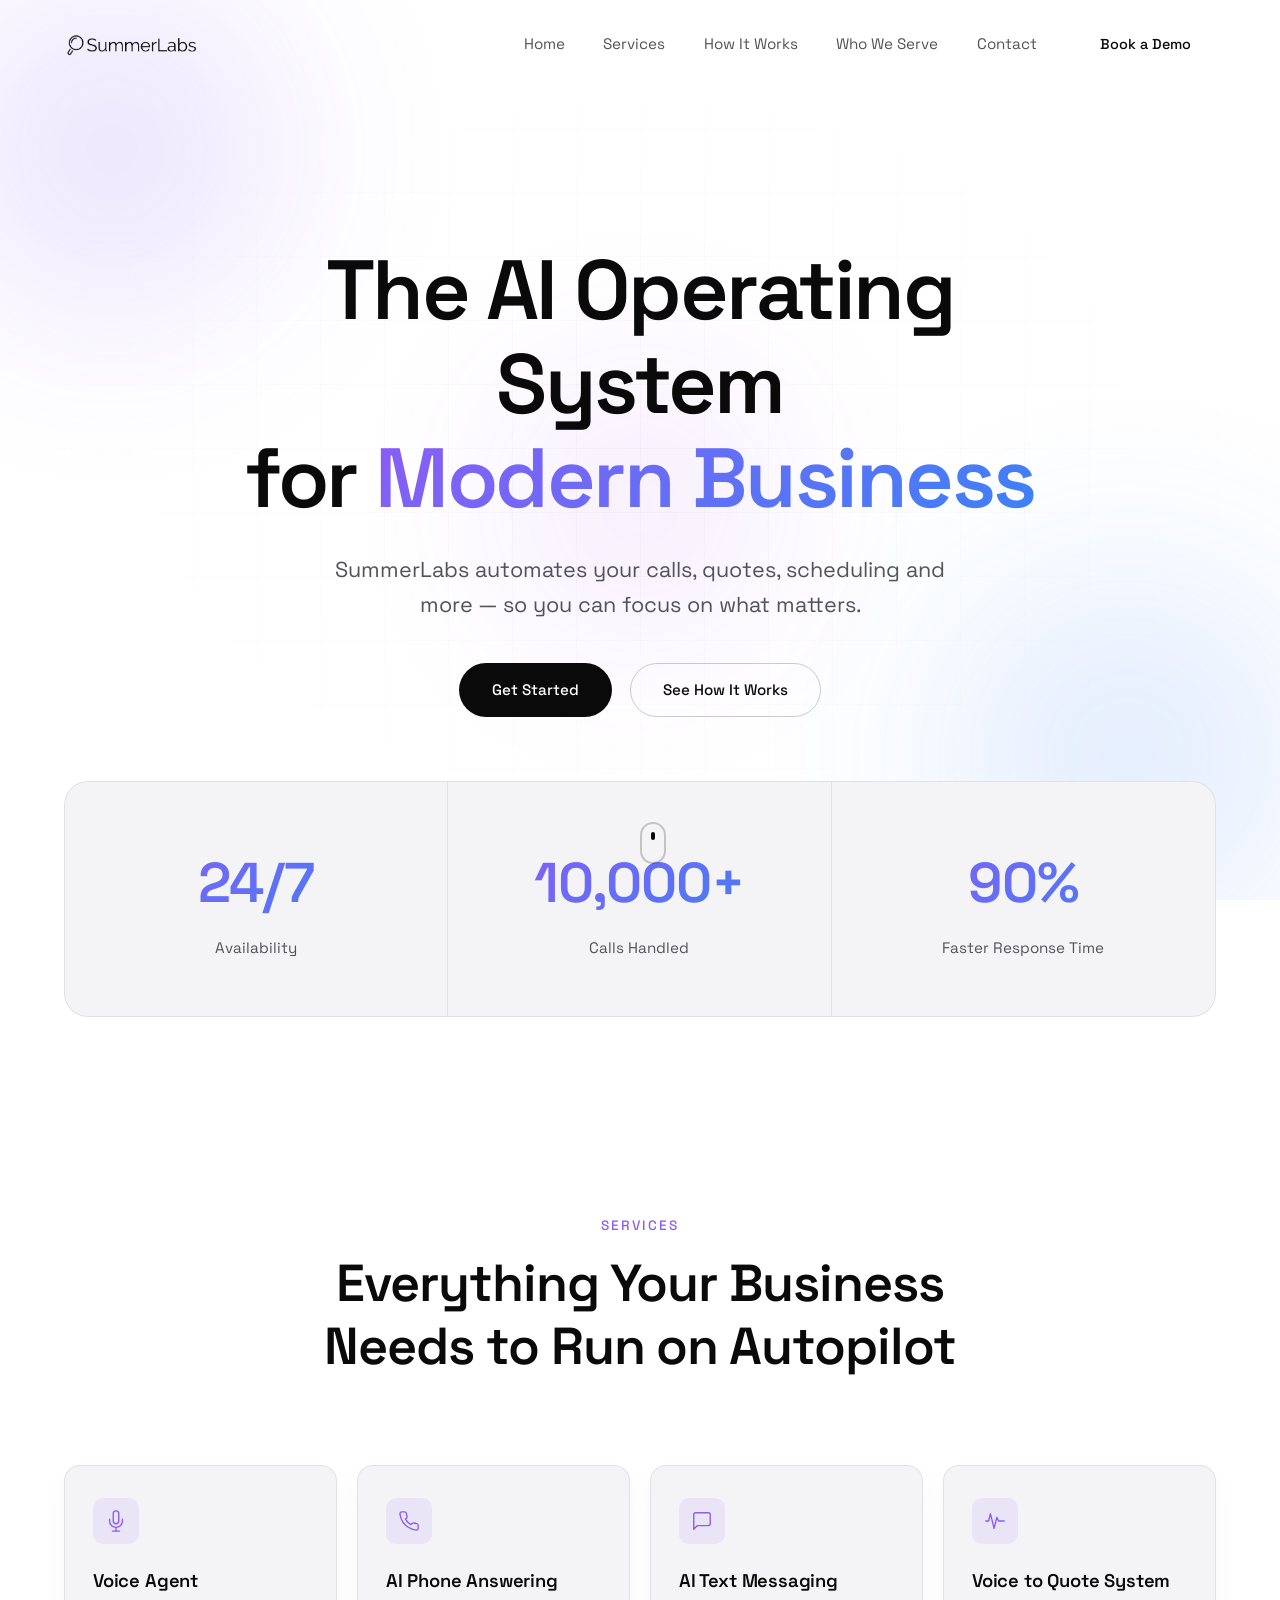
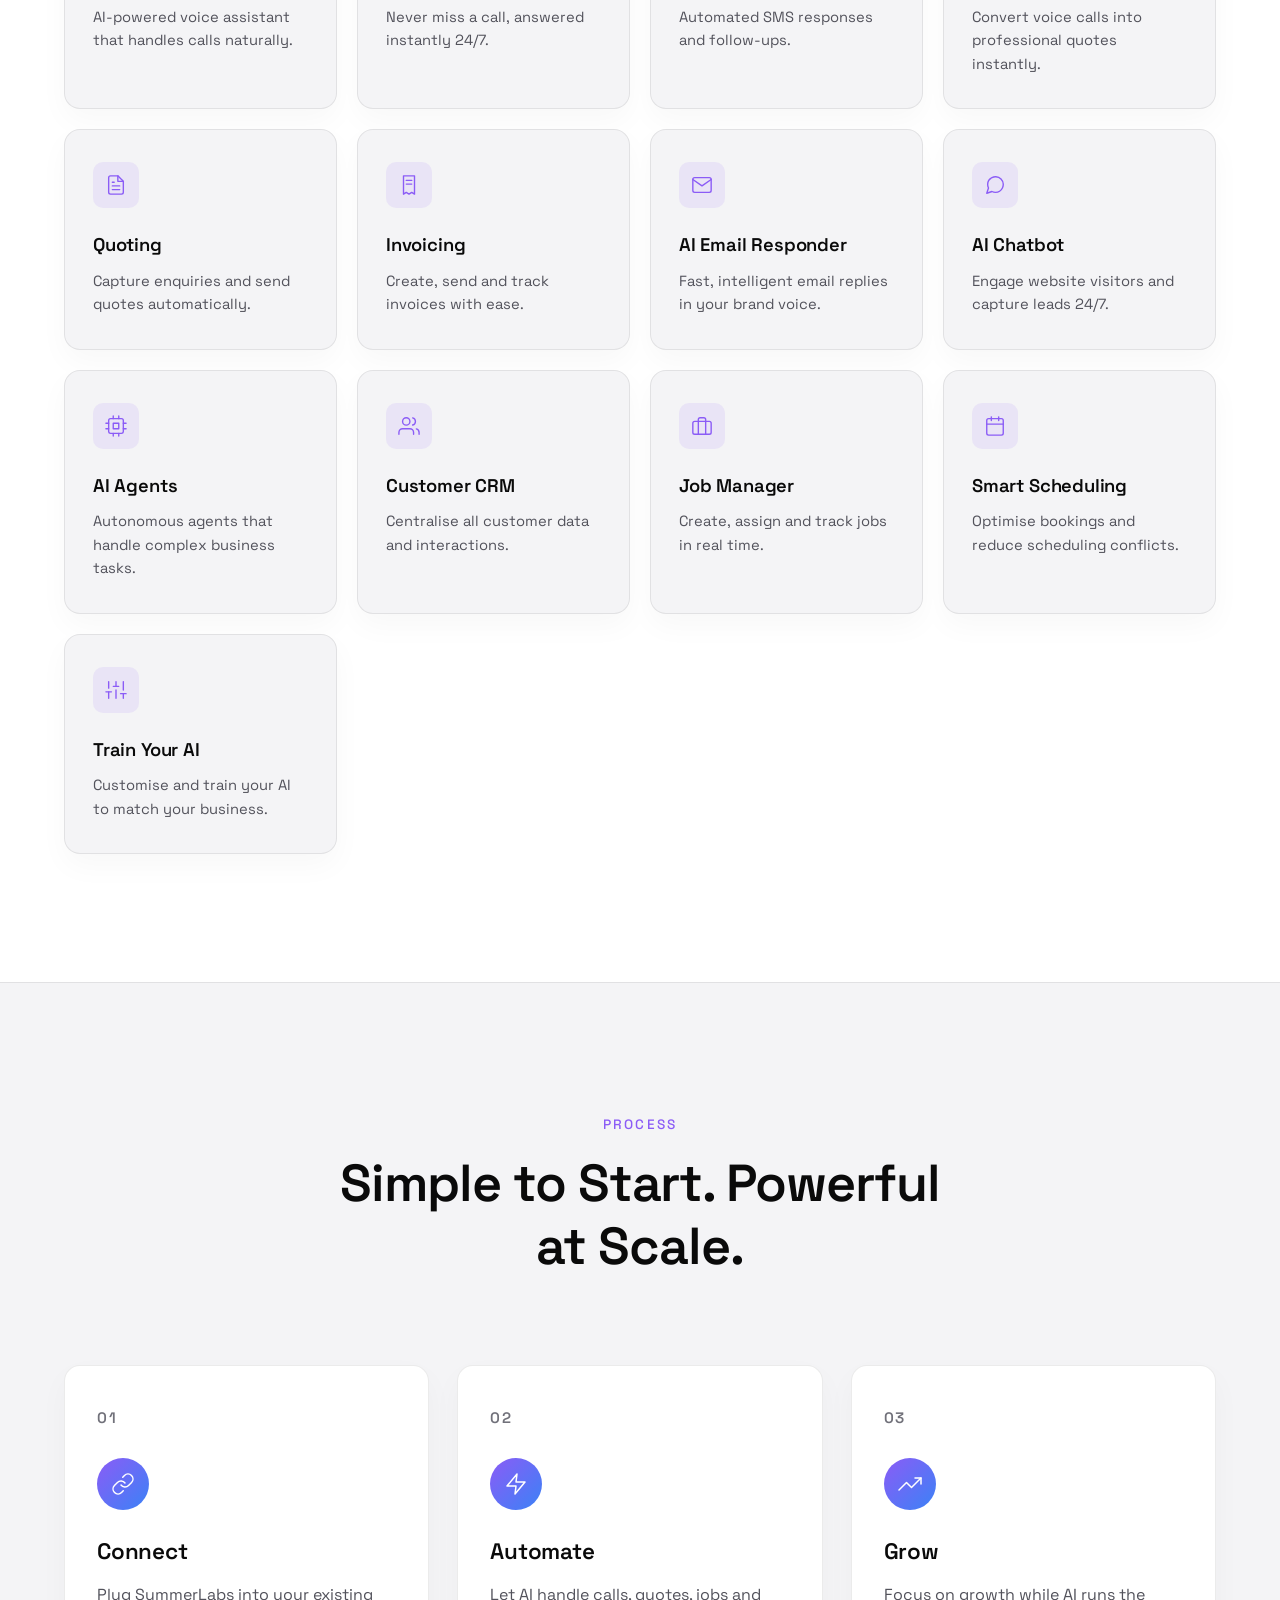
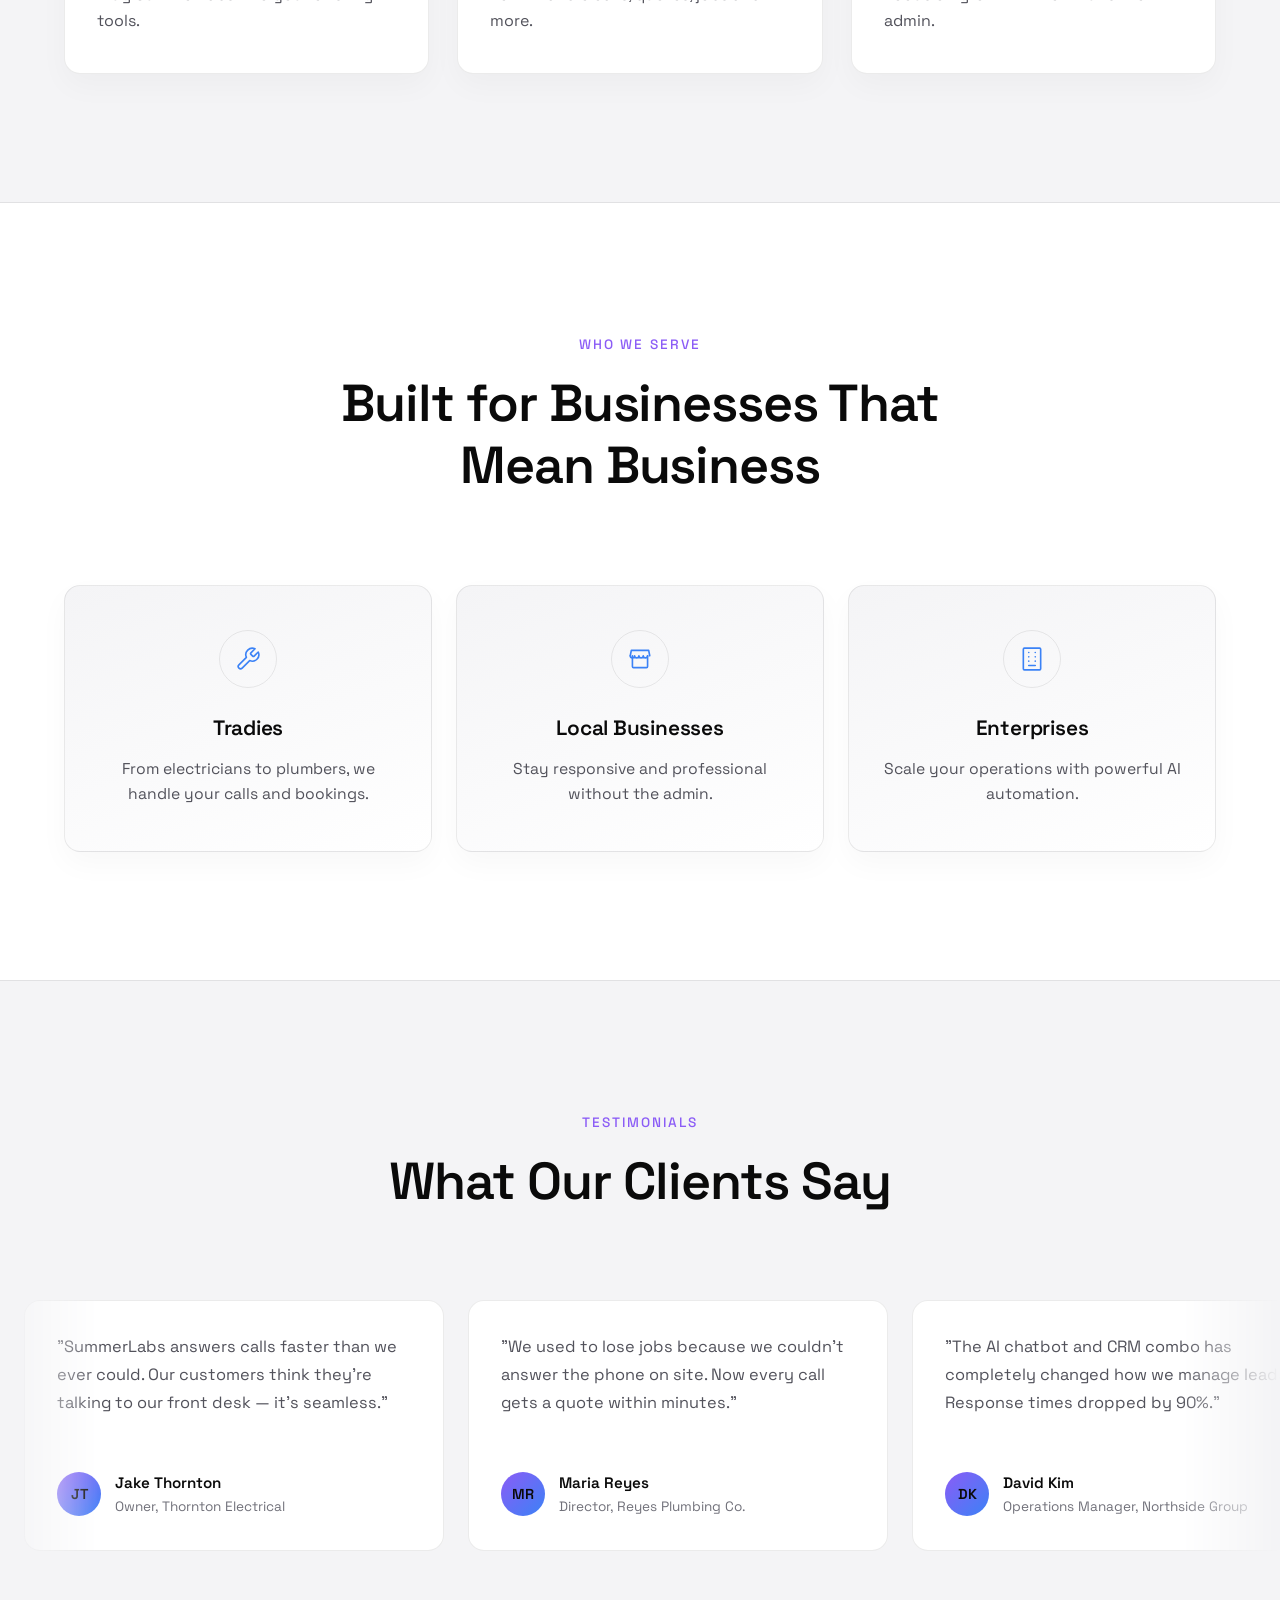
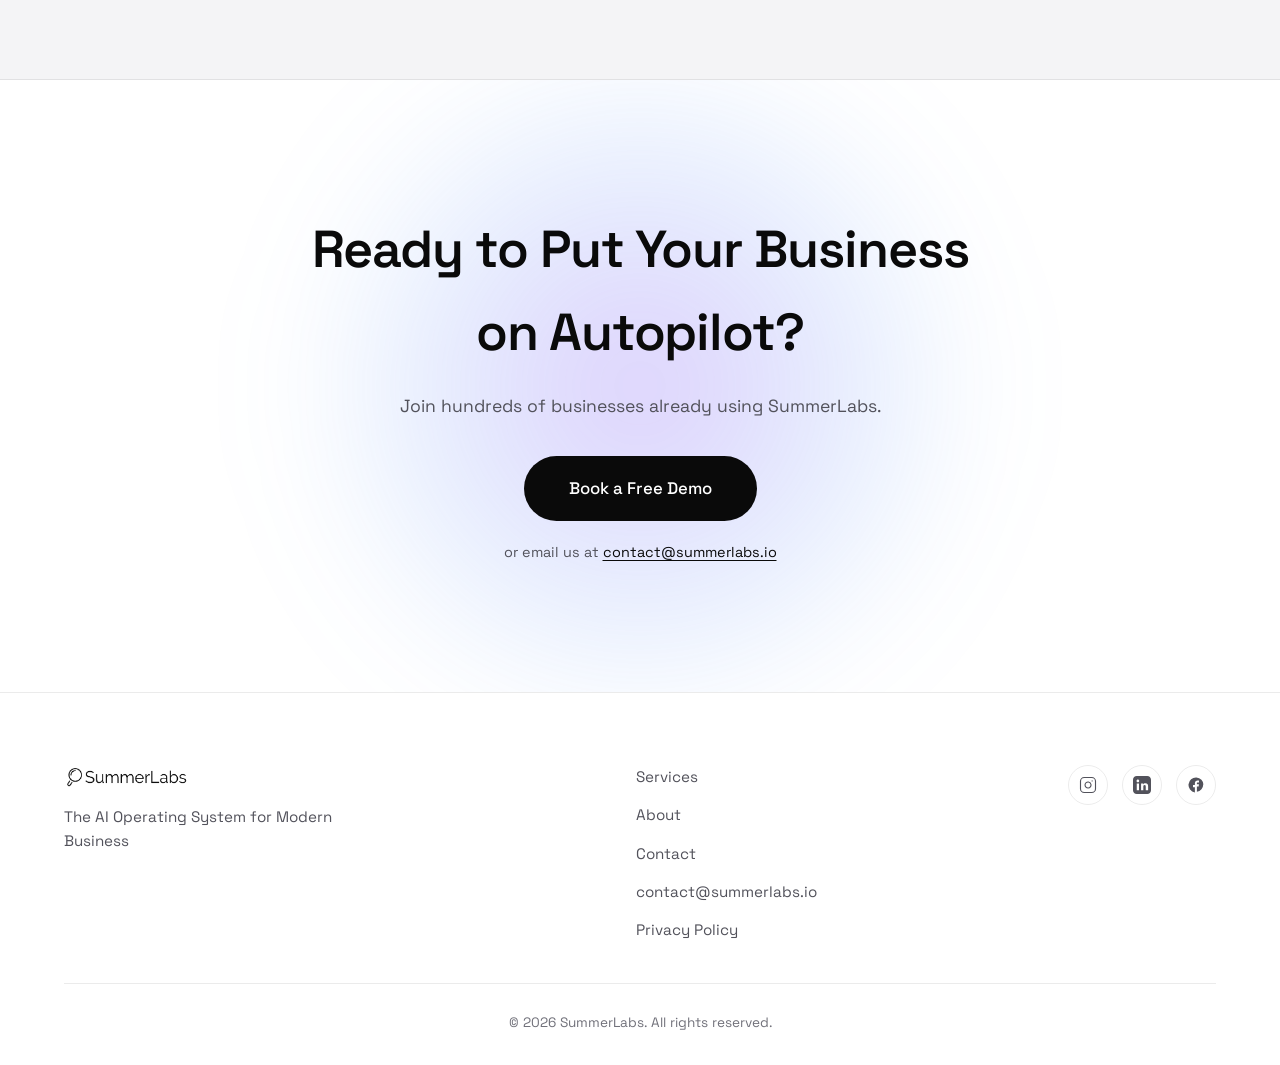
==== commit 640029b3: "Add contact@summerlabs.io email link Added mailto link in the CTA section and footer nav.  Co-Author" ====
--- a/index.html
+++ b/index.html
@@ -11,6 +11,9 @@
   <link rel="preconnect" href="https://fonts.gstatic.com" crossorigin>
   <link href="https://fonts.googleapis.com/css2?family=Space+Grotesk:wght@300;400;500;600;700&display=swap" rel="stylesheet">
 
+  <link rel="icon" type="image/x-icon" href="favicon.ico">
+  <link rel="icon" type="image/png" sizes="512x512" href="assets/images/favicon.png">
+  <link rel="apple-touch-icon" href="assets/images/favicon.png">
   <link rel="stylesheet" href="css/styles.css">
 </head>
 <body>
@@ -361,6 +364,7 @@
       <h2 class="cta-title">Ready to Put Your Business on Autopilot?</h2>
       <p class="cta-subtitle">Join hundreds of businesses already using SummerLabs.</p>
       <a href="#contact" class="btn btn-primary btn-large">Book a Free Demo</a>
+      <p class="cta-email">or email us at <a href="mailto:contact@summerlabs.io">contact@summerlabs.io</a></p>
     </div>
   </section>
 
@@ -379,6 +383,7 @@
         <a href="#services">Services</a>
         <a href="#how-it-works">About</a>
         <a href="#contact">Contact</a>
+        <a href="mailto:contact@summerlabs.io">contact@summerlabs.io</a>
         <a href="#">Privacy Policy</a>
       </div>
 
--- a/css/styles.css
+++ b/css/styles.css
@@ -844,6 +844,22 @@
   margin-bottom: 36px;
 }
 
+.cta-email {
+  margin-top: 20px;
+  font-size: 0.9rem;
+  color: var(--text-secondary);
+}
+
+.cta-email a {
+  color: var(--text-primary);
+  text-decoration: underline;
+  text-underline-offset: 3px;
+}
+
+.cta-email a:hover {
+  opacity: 0.75;
+}
+
 /* -----------------------------------------------------------
    11. Footer
 ----------------------------------------------------------- */
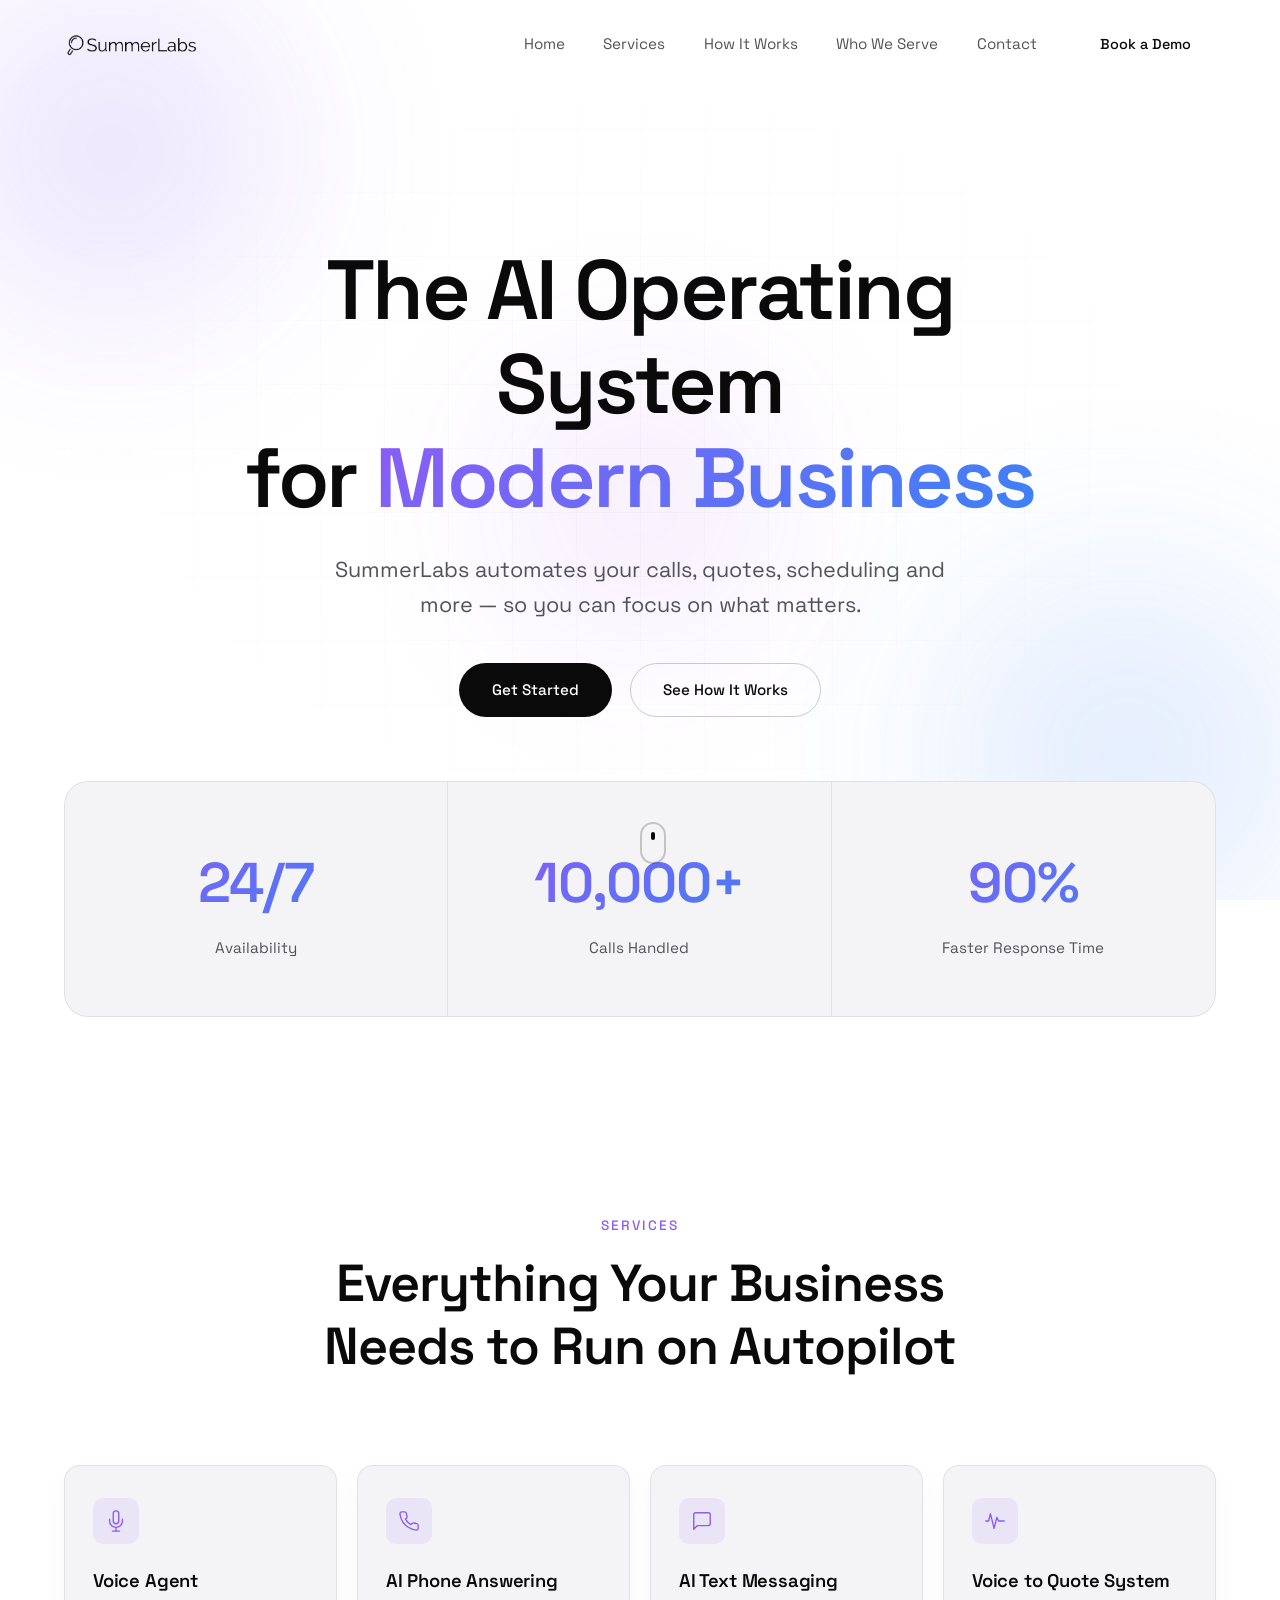
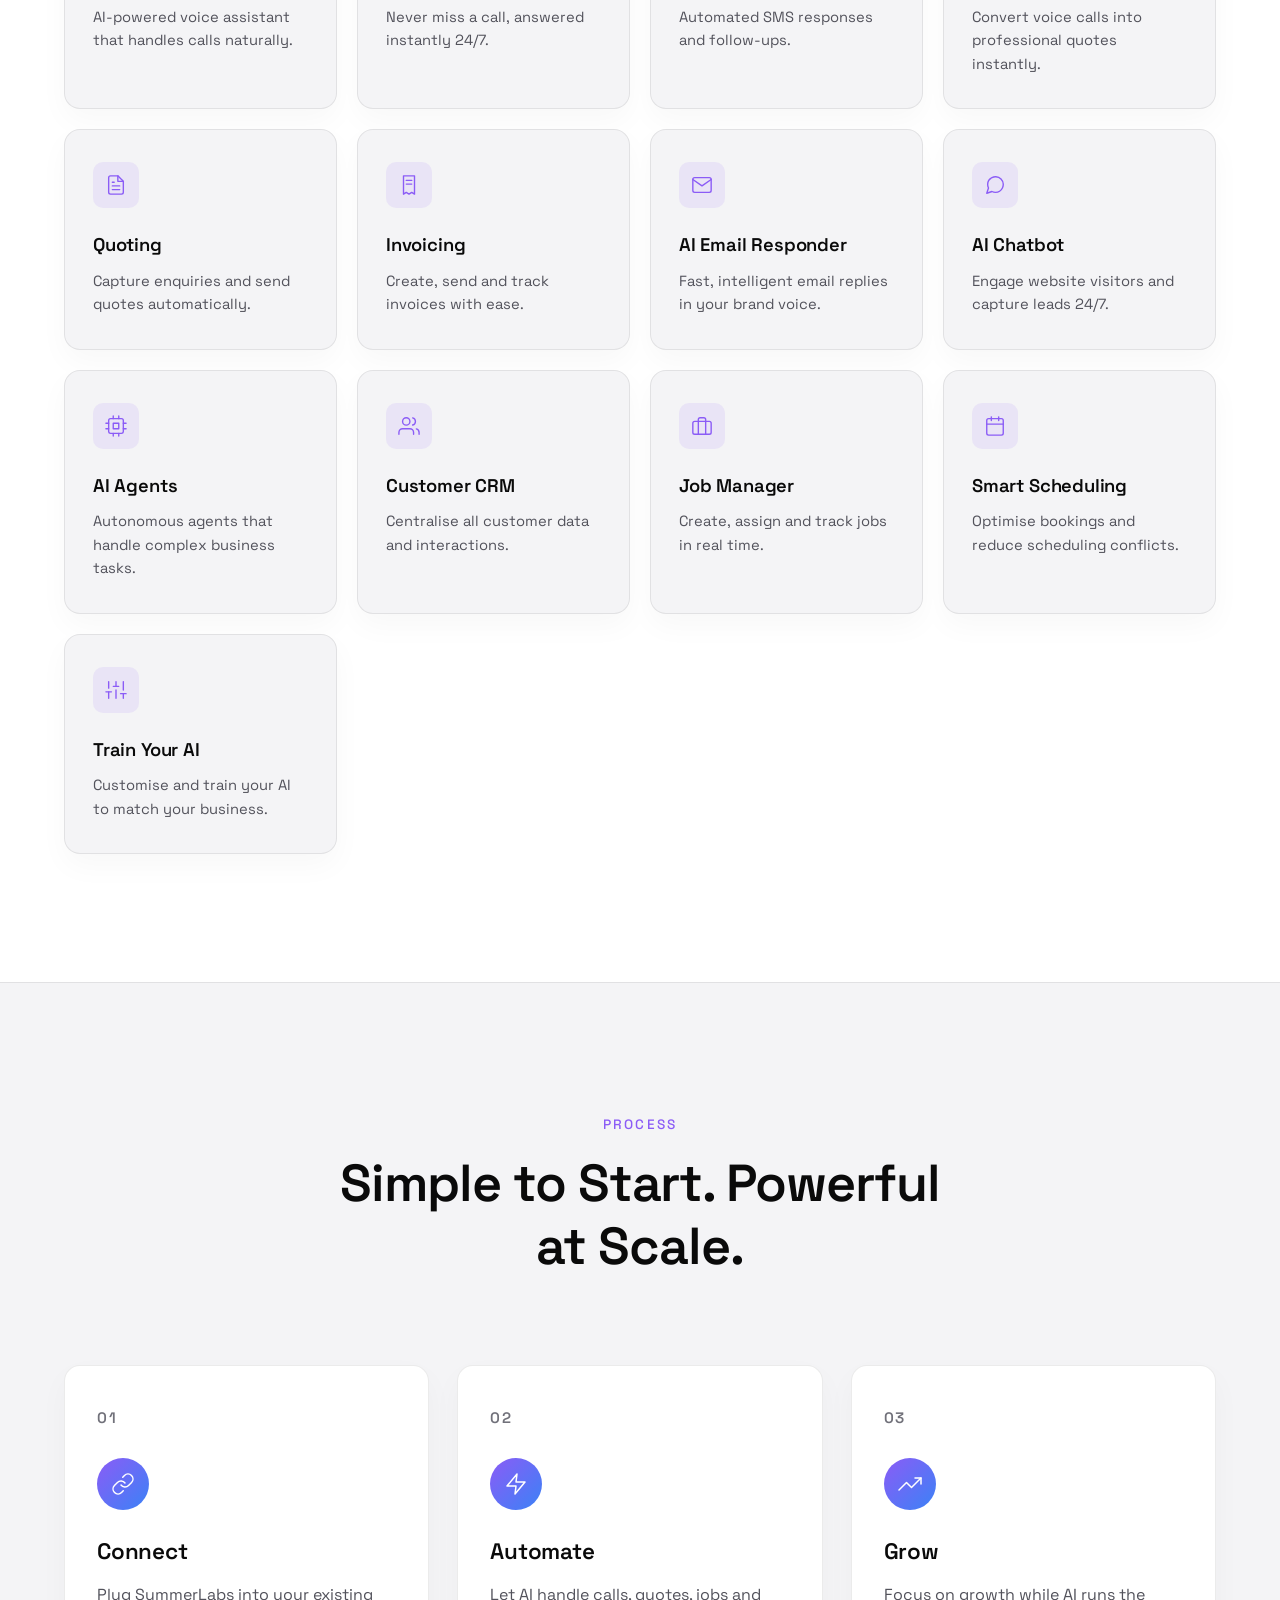
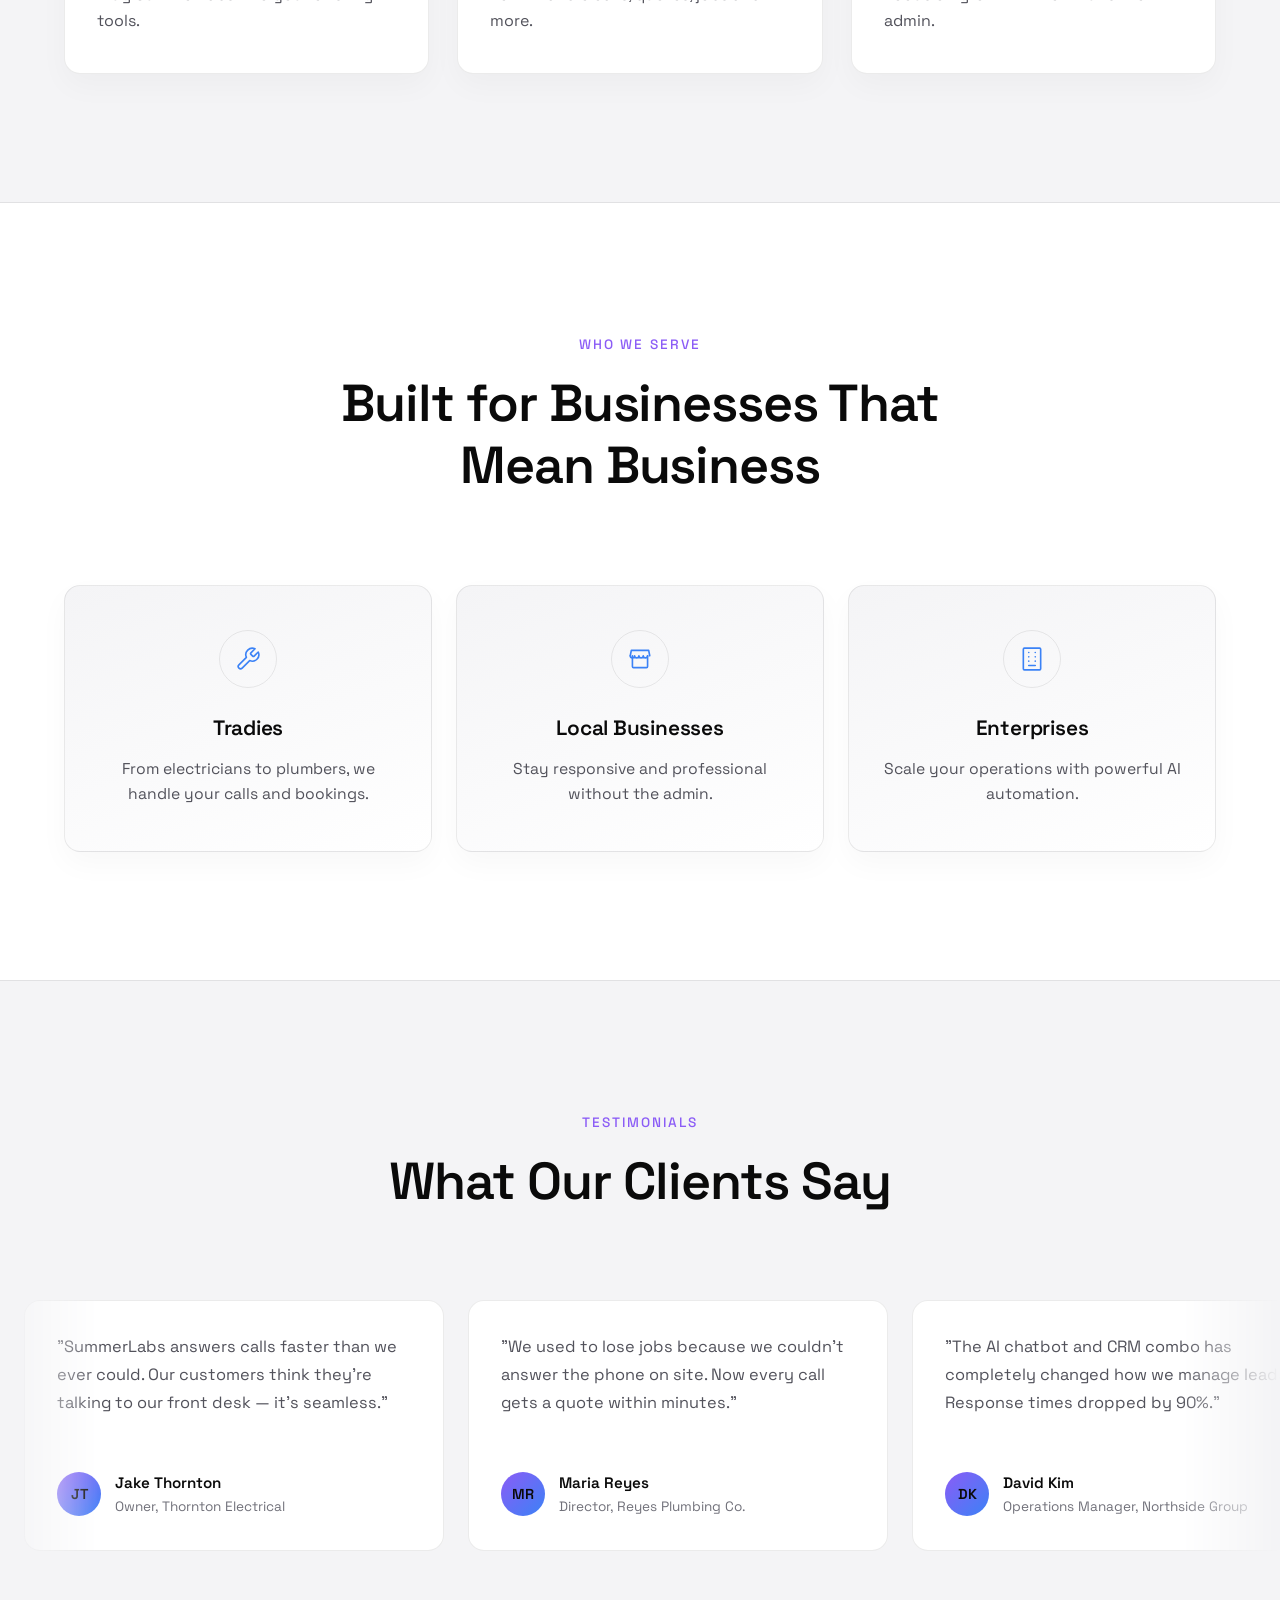
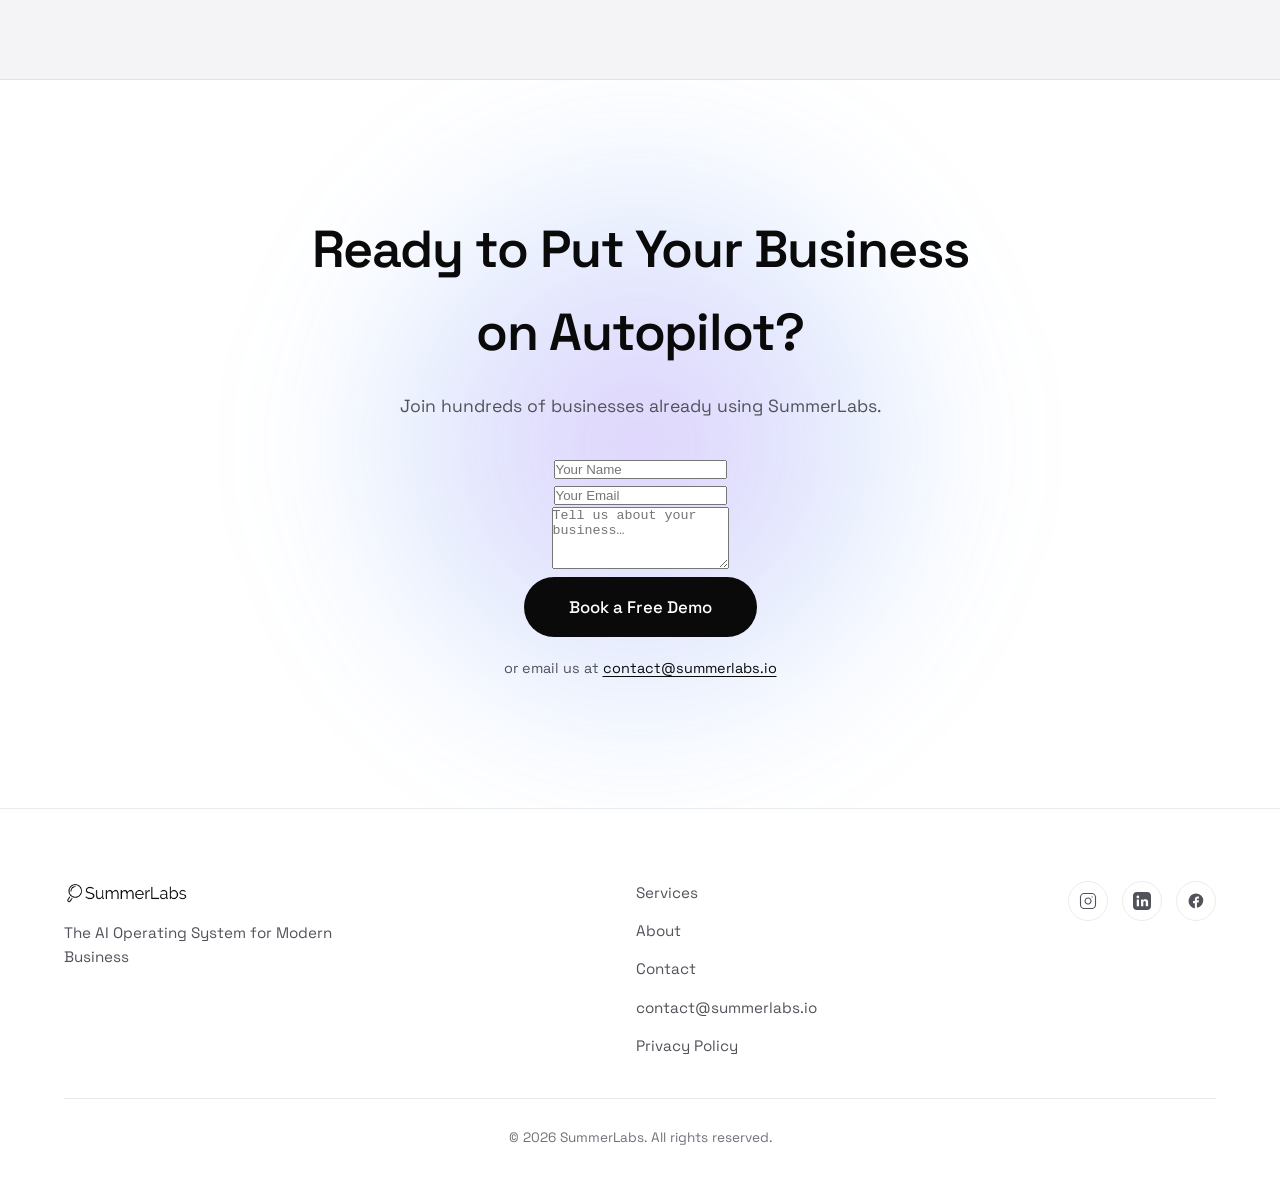
==== commit 3653b3c7: "Fix contact form redirect by using defer and explicit AJAX action Script at bottom of body wrapped i" ====
--- a/index.html
+++ b/index.html
@@ -363,7 +363,31 @@
     <div class="cta-content animate-on-scroll">
       <h2 class="cta-title">Ready to Put Your Business on Autopilot?</h2>
       <p class="cta-subtitle">Join hundreds of businesses already using SummerLabs.</p>
-      <a href="#contact" class="btn btn-primary btn-large">Book a Free Demo</a>
+
+      <form class="contact-form" id="contact-form" action="https://formsubmit.co/ajax/contact@summerlabs.io" method="POST" novalidate>
+        <input type="hidden" name="_subject" value="New inquiry from SummerLabs.io">
+        <input type="hidden" name="_next" value="https://summerlabs.io">
+        <input type="hidden" name="_captcha" value="false">
+        <div class="form-row">
+          <div class="form-group">
+            <input type="text" name="name" placeholder="Your Name" required class="form-input">
+          </div>
+          <div class="form-group">
+            <input type="email" name="email" placeholder="Your Email" required class="form-input">
+          </div>
+        </div>
+        <div class="form-group">
+          <textarea name="message" placeholder="Tell us about your business…" rows="4" required class="form-input form-textarea"></textarea>
+        </div>
+        <button type="submit" class="btn btn-primary btn-large contact-submit">Book a Free Demo</button>
+      </form>
+
+      <div class="form-success" id="form-success" hidden>
+        <div class="form-success-icon">&#10003;</div>
+        <h3 class="form-success-title">Thank you!</h3>
+        <p class="form-success-text">We've received your message and will be in touch soon.</p>
+      </div>
+
       <p class="cta-email">or email us at <a href="mailto:contact@summerlabs.io">contact@summerlabs.io</a></p>
     </div>
   </section>
@@ -405,6 +429,6 @@
     </div>
   </footer>
 
-  <script src="js/main.js"></script>
+  <script src="js/main.js" defer></script>
 </body>
 </html>
